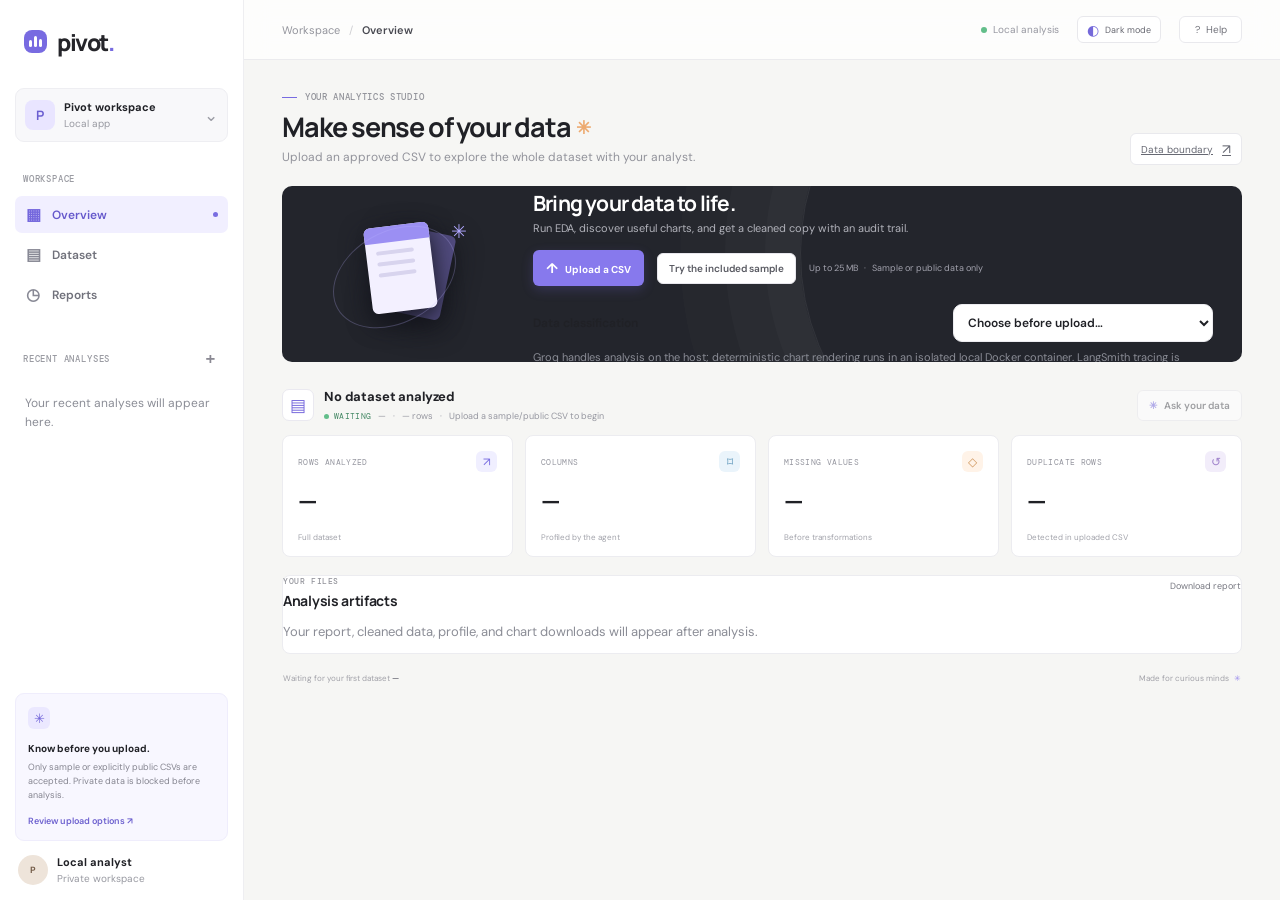
==== Design a polished CSV analytics frontend for a Python data analyst agent/index.html @ 4d7f920e "initial commmit" ====
<!doctype html>
<html lang="en">
<head>
  <meta charset="UTF-8" />
  <meta name="viewport" content="width=device-width, initial-scale=1.0" />
  <meta name="theme-color" content="#f5f5f2" />
  <meta name="description" content="A thoughtful workspace for exploring CSVs with an AI data analyst." />
  <title>Pivot — your data, understood</title>
  <link rel="icon" type="image/png" href="pivot-mark-cropped.png" />
  <link rel="preconnect" href="https://fonts.googleapis.com">
  <link rel="preconnect" href="https://fonts.gstatic.com" crossorigin>
  <link href="https://fonts.googleapis.com/css2?family=DM+Mono:wght@400;500&family=DM+Sans:wght@400;500;600;700&family=Manrope:wght@400;500;600;700;800&display=swap" rel="stylesheet">
  <link rel="stylesheet" href="styles.css" />
  <link rel="stylesheet" href="integration.css" />
</head>
<body>
  <div class="app-shell">
    <aside class="sidebar">
      <a class="brand" href="#" aria-label="Pivot home"><span class="brand-mark"><i></i><i></i><i></i></span><span>pivot<span class="brand-period">.</span></span></a>
      <button class="workspace-switch"><span class="workspace-avatar">P</span><span class="workspace-copy"><b>Pivot workspace</b><small>Local app</small></span><span class="chevron">⌄</span></button>
      <div class="side-label">WORKSPACE</div>
      <nav class="nav-list" aria-label="Main navigation">
        <a class="nav-item active" href="#overview"><span class="nav-icon">▦</span> Overview <span class="nav-dot"></span></a>
        <a class="nav-item" href="#datasets"><span class="nav-icon">▤</span> Dataset</a>
        <a class="nav-item" href="#reports"><span class="nav-icon">◷</span> Reports</a>
      </nav>
      <div class="side-label recent-label">RECENT ANALYSES <button class="tiny-plus" title="New analysis">+</button></div>
      <div class="recent-list">
        <p class="empty-recents">Your recent analyses will appear here.</p>
      </div>
      <div class="sidebar-bottom"><div class="tip-card" id="privacy"><div class="tip-icon">✳</div><b>Know before you upload.</b><p>Only sample or explicitly public CSVs are accepted. Private data is blocked before analysis.</p><a href="#upload-zone">Review upload options <span>↗</span></a></div><button class="profile"><span class="profile-avatar">P</span><span><b>Local analyst</b><small>Private workspace</small></span></button></div>
    </aside>

    <main class="main-area" id="overview">
      <header class="topbar"><div class="breadcrumb"><span>Workspace</span><span class="slash">/</span><b>Overview</b></div><div class="top-actions"><span class="saved-status"><i></i> Local analysis</span><button class="theme-toggle" id="theme-toggle" type="button"></button><button class="help-button">? <span>Help</span></button></div></header>
      <div class="content">
        <section class="page-heading"><div><div class="eyebrow"><span class="eyebrow-line"></span> YOUR ANALYTICS STUDIO</div><h1>Make sense of your data <span class="wave">✳</span></h1><p class="subtitle">Upload an approved CSV to explore the whole dataset with your analyst.</p></div><a class="date-button" href="#privacy">Data boundary <span>↗</span></a></section>

        <section class="upload-banner" id="upload-zone" aria-label="Upload a CSV file"><div class="upload-art"><div class="art-sheet sheet-back"></div><div class="art-sheet sheet-front"><span class="sheet-top"></span><span></span><span></span><span></span></div><div class="art-sparkle">✳</div><div class="art-orbit"></div></div><div class="upload-copy"><div class="upload-kicker"><span class="live-dot"></span> READY FOR YOUR NEXT QUESTION</div><h2>Bring your data to life.</h2><p>Run EDA, discover useful charts, and get a cleaned copy with an audit trail.</p><div class="upload-controls"><button class="primary-button" id="browse-btn"><span>↑</span> Upload a CSV</button><button class="secondary-button" id="sample-btn" type="button">Try the included sample</button><span class="upload-meta">Up to 25 MB <span>·</span> Sample or public data only</span></div><label class="classification-confirm"><span>Data classification</span><select id="data-classification"><option value="" selected>Choose before upload…</option><option value="sample">Sample or synthetic data</option><option value="public">Explicitly public data</option><option value="private">Private / confidential (blocked)</option></select><small>Groq handles analysis on the host; deterministic chart rendering runs in an isolated local Docker container. LangSmith tracing is optional.</small></label></div><input id="file-input" type="file" accept=".csv,text/csv" hidden /></section>

        <section class="analysis-progress" id="analysis-progress" aria-live="polite" hidden></section>
        <section class="dataset-heading" id="datasets"><div class="dataset-title"><span class="dataset-glyph">▤</span><div><h2 id="dataset-name">No dataset analyzed</h2><div class="dataset-meta"><span class="status-pill"><i></i> WAITING</span><span>—</span><span>·</span><span id="row-count">— rows</span><span>·</span><span id="dataset-updated">Upload a sample/public CSV to begin</span></div></div></div><div class="dataset-actions"><button class="secondary-button" id="ask-btn" disabled><span>✳</span> Ask your data</button></div></section>

        <section class="metrics-grid" aria-label="Key metrics">
          <article class="metric-card"><div class="metric-top"><span class="metric-label">ROWS ANALYZED</span><span class="metric-symbol revenue">↗</span></div><div class="metric-value" id="metric-rows">—</div><div class="metric-foot">Full dataset</div></article>
          <article class="metric-card"><div class="metric-top"><span class="metric-label">COLUMNS</span><span class="metric-symbol orders">⌑</span></div><div class="metric-value" id="metric-columns">—</div><div class="metric-foot">Profiled by the agent</div></article>
          <article class="metric-card"><div class="metric-top"><span class="metric-label">MISSING VALUES</span><span class="metric-symbol aov">◇</span></div><div class="metric-value" id="metric-missing">—</div><div class="metric-foot">Before transformations</div></article>
          <article class="metric-card"><div class="metric-top"><span class="metric-label">DUPLICATE ROWS</span><span class="metric-symbol customers">↺</span></div><div class="metric-value" id="metric-duplicates">—</div><div class="metric-foot">Detected in uploaded CSV</div></article>
        </section>

        <section class="panel plotly-dashboard-panel" id="plotly-dashboard-panel" hidden><div class="plotly-panel-heading"><div><div class="panel-kicker">FULL DATASET · INTERACTIVE</div><h3>Analysis dashboard</h3></div><span class="connected-pill"><i></i> Dashboard ready</span></div><iframe id="plotly-frame" title="Interactive dataset analysis dashboard"></iframe></section>
        <section class="panel artifact-panel" id="artifact-downloads"><div class="panel-heading"><div><div class="panel-kicker">YOUR FILES</div><h3>Analysis artifacts</h3></div><button class="text-action" id="download-report">Download report</button></div><p id="artifact-empty">Your report, cleaned data, profile, and chart downloads will appear after analysis.</p><div class="artifact-links" id="artifact-links"></div></section>



        <footer class="page-footer"><span>Waiting for your first dataset <b>—</b></span><span>Made for curious minds <span class="footer-spark">✳</span></span></footer>
      </div>
    </main>
  </div>
  <div class="toast" id="toast" role="status" aria-live="polite"></div>
  <div class="modal-backdrop" id="chat-modal" aria-hidden="true"><section class="chat-modal" role="dialog" aria-modal="true" aria-labelledby="chat-title"><div class="chat-header"><div><span class="chat-spark">✳</span><div><div class="panel-kicker">YOUR DATA ANALYST</div><h2 id="chat-title">Ask anything.</h2></div></div><button class="close-modal" id="close-chat" aria-label="Close">×</button></div><div class="chat-body" id="chat-body"><div class="assistant-message"><span class="mini-spark">✳</span><div><b>Ask questions grounded in your analysis.</b><p>Upload a sample or explicitly public CSV first. The agent can refer to the full dataset profile and generated artifacts.</p></div></div><div class="suggestions"><button data-question="Summarize the most important patterns in this dataset.">Summarize the key patterns</button><button data-question="Which columns have the most missing values, and what did you do about them?">Explain data quality</button><button data-question="What charts would help me understand this dataset?">Suggest useful charts</button></div></div><form class="chat-input-row" id="chat-form"><input id="chat-input" placeholder="Ask a question about your data..." autocomplete="off"/><button aria-label="Send question">↑</button></form><div class="chat-disclaimer">AI responses can be wrong; compare important claims with the downloadable profile and report.</div></section></div>
  <script src="app.js"></script>
  <script src="config.js"></script>
  <script src="workflow.js"></script>
</body>
</html>
---- Design a polished CSV analytics frontend for a Python data analyst agent/styles.css ----
@import url('https://fonts.googleapis.com/css2?family=DM+Mono:wght@400;500&family=DM+Sans:wght@400;500;600;700&family=Manrope:wght@400;500;600;700;800&display=swap');
:root{--ink:#202126;--muted:#8b8d96;--line:#ececf0;--canvas:#f6f6f4;--paper:#fff;--purple:#796de1;--purple-dark:#675bd0;--mint:#d9f2e5;--green:#198655;--mono:'DM Mono',monospace;--sans:'DM Sans',sans-serif;--display:'Manrope',sans-serif}*{box-sizing:border-box}html{scroll-behavior:smooth}body{margin:0;background:var(--canvas);font-family:var(--sans);color:var(--ink);font-size:13px;-webkit-font-smoothing:antialiased}button,a{font:inherit}button{color:inherit}.app-shell{min-height:100vh;display:flex}.sidebar{width:244px;background:#fff;border-right:1px solid #eeeef1;display:flex;flex-direction:column;padding:23px 15px 13px;position:fixed;inset:0 auto 0 0;z-index:10}.brand{height:37px;display:flex;align-items:center;gap:10px;text-decoration:none;color:#25252a;font-family:var(--display);font-weight:800;font-size:23px;letter-spacing:-1.5px;padding-left:9px}.brand-period{color:#776be0}.brand-mark{height:23px;width:23px;background:#786be1;border-radius:8px;display:flex;align-items:flex-end;justify-content:center;gap:2px;padding:6px 5px}.brand-mark i{width:3px;border-radius:3px;background:#fff;height:7px}.brand-mark i:nth-child(2){height:11px}.brand-mark i:nth-child(3){height:8px}.workspace-switch{margin-top:28px;height:54px;background:#f8f8fa;border:1px solid #eeeef2;border-radius:9px;display:flex;align-items:center;padding:7px 9px;text-align:left;gap:9px}.workspace-avatar{width:30px;height:30px;border-radius:8px;background:#e9e5ff;color:#6b5ed1;display:grid;place-items:center;font-weight:700;font-family:var(--display)}.workspace-copy,.profile>span:nth-child(2){display:flex;flex-direction:column;gap:3px;flex:1}.workspace-copy b,.profile b{font-size:11px;font-weight:700}.workspace-copy small,.profile small{font-size:10px;color:#9899a1}.chevron{color:#9c9da5;font-size:17px}.side-label{font-family:var(--mono);letter-spacing:.09em;color:#9a9ba2;font-size:9px;font-weight:500;margin:31px 8px 11px}.nav-list{display:flex;flex-direction:column;gap:3px}.nav-item{height:37px;display:flex;align-items:center;gap:11px;padding:0 10px;border-radius:7px;text-decoration:none;color:#70717b;font-size:12px;font-weight:600;position:relative}.nav-item.active{background:#f1efff;color:#6659cc}.nav-icon{width:16px;text-align:center;font-size:16px;color:#888995}.nav-item.active .nav-icon{color:#7467dd}.nav-dot{margin-left:auto;width:5px;height:5px;background:#796de1;border-radius:99px}.nav-count{margin-left:auto;color:#a5a5ad;background:#f0f0f3;border-radius:9px;padding:2px 6px;font-family:var(--mono);font-size:9px}.recent-label{margin-top:34px;display:flex;justify-content:space-between;align-items:center}.tiny-plus{background:none;border:0;color:#8a8993;font-size:18px;padding:0 4px;cursor:pointer}.recent-list{display:flex;flex-direction:column;gap:3px}.recent-item{border:0;background:transparent;text-align:left;padding:8px 7px;border-radius:7px;display:flex;align-items:center;gap:9px;cursor:pointer;min-width:0}.recent-item.selected{background:#f7f7f8}.file-icon{width:26px;height:29px;border-radius:6px;display:grid;place-items:center;font-size:13px;background:#ebf6ee;color:#44a66a}.file-icon.xls{background:#fff2e6;color:#d28d40}.recent-item>span:nth-child(2){display:flex;flex:1;flex-direction:column;gap:4px;min-width:0}.recent-item b{font-size:10px;font-weight:600;white-space:nowrap;overflow:hidden;text-overflow:ellipsis}.recent-item small{font-size:9px;color:#9a9ba2;white-space:nowrap;overflow:hidden;text-overflow:ellipsis}.more{color:#999}.sidebar-bottom{margin-top:auto}.tip-card{padding:13px 12px 12px;border-radius:9px;background:#f8f7ff;border:1px solid #efedfc}.tip-icon{width:22px;height:22px;display:grid;place-items:center;background:#ebe8ff;color:#7164d9;border-radius:6px;margin-bottom:10px;font-size:13px}.tip-card>b{font-size:10px}.tip-card p{font-size:9px;color:#858590;line-height:1.55;margin:5px 0 8px}.tip-card a{font-size:9px;color:#6d61cf;text-decoration:none;font-weight:600}.profile{width:100%;padding:14px 3px 2px;background:none;border:0;display:flex;align-items:center;gap:9px;text-align:left}.profile-avatar{background:#eee4da;color:#755d49;width:30px;height:30px;border-radius:50%;display:grid;place-items:center;font-size:9px;font-weight:700}.profile-menu{font-size:18px;color:#999}.main-area{margin-left:244px;flex:1;min-width:0}.topbar{height:60px;border-bottom:1px solid #ebebee;background:rgba(255,255,255,.74);display:flex;align-items:center;justify-content:space-between;padding:0 38px;position:sticky;top:0;z-index:5;backdrop-filter:blur(12px)}.breadcrumb{display:flex;align-items:center;gap:9px;font-size:11px;color:#93949c}.breadcrumb b{color:#484951;font-weight:600}.slash{color:#ceced2}.top-actions{display:flex;align-items:center;gap:18px}.saved-status{font-size:10px;color:#9697a0;display:flex;align-items:center;gap:6px}.saved-status i,.status-pill i{width:6px;height:6px;border-radius:50%;background:#62be8a;display:inline-block}.icon-button{background:transparent;border:0;color:#797a83;font-size:18px;position:relative;cursor:pointer}.notification-dot{position:absolute;right:1px;top:2px;width:5px;height:5px;background:#e29d6f;border-radius:50%;border:1px solid white}.help-button{border:1px solid #e9e9ed;background:#fff;border-radius:6px;width:63px;height:27px;color:#73747c;font-size:10px;display:flex;align-items:center;justify-content:center;gap:6px}.help-button:first-letter{border:1px solid #c6c7cc;border-radius:50%;width:12px;height:12px;line-height:11px}.content{max-width:1370px;margin:0 auto;padding:31px 38px 22px}.page-heading{display:flex;justify-content:space-between;align-items:flex-end;margin-bottom:21px}.eyebrow,.panel-kicker,.upload-kicker{font-family:var(--mono);font-size:9px;letter-spacing:.075em;color:#93949b;font-weight:500}.eyebrow{display:flex;align-items:center;gap:8px;margin-bottom:8px}.eyebrow-line{width:15px;height:1px;background:#776be1}.page-heading h1{font-family:var(--display);font-size:27px;letter-spacing:-1.2px;margin:0;font-weight:700;line-height:1.2}.wave{font-size:18px;color:#edaa70;vertical-align:3px;margin-left:2px}.subtitle{font-size:12px;color:#92939b;margin:6px 0 0}.date-button{height:32px;padding:0 10px;border:1px solid #e9e9ed;background:#fff;border-radius:6px;color:#666872;font-size:10px;display:flex;gap:9px;align-items:center;cursor:pointer}.date-button>span:first-child{font-size:14px}.date-button .chevron{font-size:14px}.upload-banner{height:176px;border-radius:10px;background:#23252c;position:relative;overflow:hidden;display:flex;align-items:center;padding:24px 29px;color:#fff;isolation:isolate}.upload-banner:after{content:"";position:absolute;z-index:-1;right:-40px;top:-174px;width:480px;height:480px;border:1px solid rgba(255,255,255,.07);border-radius:50%;box-shadow:0 0 0 35px rgba(255,255,255,.018),0 0 0 75px rgba(255,255,255,.018),0 0 0 120px rgba(255,255,255,.012)}.upload-copy{z-index:1}.upload-kicker{color:#aaa8c4;font-size:8px;display:flex;align-items:center;gap:7px}.live-dot{width:6px;height:6px;background:#8bcda8;border-radius:50%;box-shadow:0 0 10px #8bcda8}.upload-copy h2{font-family:var(--display);font-size:21px;letter-spacing:-.8px;margin:9px 0 4px}.upload-copy p{font-size:11px;color:#b1b2ba;margin:0}.upload-controls{display:flex;align-items:center;gap:13px;margin-top:15px}.primary-button{border:0;background:#8779ed;color:white;font-size:10px;font-weight:700;border-radius:6px;padding:9px 13px;cursor:pointer;box-shadow:0 4px 12px rgba(120,106,224,.22);transition:transform .15s,background .15s}.primary-button:hover{background:#978bf4;transform:translateY(-1px)}.primary-button span{font-size:14px;margin-right:5px}.upload-meta{font-size:9px;color:#a2a2ad}.upload-meta span{padding:0 4px}.upload-art{width:175px;height:142px;position:relative;flex:none;margin:0 38px 0 9px}.art-orbit{width:131px;height:92px;border:1px solid rgba(188,181,255,.25);border-radius:50%;position:absolute;left:9px;top:28px;transform:rotate(-29deg)}.art-sheet{position:absolute;border-radius:6px;width:65px;height:86px;top:22px;left:48px}.sheet-back{background:#514b7e;transform:rotate(12deg) translate(16px,1px);box-shadow:0 8px 28px #121319}.sheet-front{background:#f3f0ff;transform:rotate(-7deg);padding:24px 10px 0;display:flex;flex-direction:column;gap:7px;box-shadow:0 8px 24px #161720}.sheet-front span{height:4px;border-radius:5px;background:#d8d4ee;width:38px}.sheet-front .sheet-top{position:absolute;top:0;left:0;width:100%;height:16px;border-radius:6px 6px 0 0;background:#9b8ff3}.art-sparkle{position:absolute;top:16px;left:131px;color:#b0a7ff;font-size:19px}.dataset-heading{display:flex;align-items:center;justify-content:space-between;margin:26px 0 13px}.dataset-title{display:flex;align-items:center;gap:10px}.dataset-glyph{width:32px;height:32px;border:1px solid #eae9f0;border-radius:7px;background:#fff;display:grid;place-items:center;color:#7466dc;font-size:17px}.dataset-title h2{font-size:13px;margin:0 0 5px;font-weight:700;letter-spacing:-.15px}.dataset-meta{display:flex;gap:7px;align-items:center;font-size:9px;color:#9697a0}.status-pill{color:#458965;font-family:var(--mono);font-size:8px;letter-spacing:.04em;display:flex;align-items:center;gap:5px}.status-pill i{width:5px;height:5px}.dataset-actions{display:flex;gap:8px;align-items:center}.secondary-button{height:31px;border:1px solid #e7e6ec;background:#fff;color:#585961;border-radius:6px;padding:0 11px;font-size:10px;font-weight:600;cursor:pointer}.secondary-button span{color:#7a6fe0;margin-right:5px}.secondary-button:hover{border-color:#bcb5f4;background:#faf9ff}.more-button,.panel-menu{height:29px;min-width:31px;background:#fff;border:1px solid #e9e9ed;color:#85858e;border-radius:6px;font-size:17px;cursor:pointer}.metrics-grid{display:grid;grid-template-columns:repeat(4,minmax(0,1fr));gap:12px}.metric-card,.panel{background:var(--paper);border:1px solid #ececf0;border-radius:8px}.metric-card{padding:15px 15px 13px;min-width:0}.metric-top{display:flex;justify-content:space-between;align-items:center}.metric-label{font-family:var(--mono);font-size:8px;letter-spacing:.045em;color:#9697a0}.metric-symbol{width:21px;height:21px;border-radius:6px;display:grid;place-items:center;font-size:12px}.metric-symbol.revenue{background:#f0efff;color:#786ce1}.metric-symbol.orders{background:#eaf4fb;color:#5792b6}.metric-symbol.aov{background:#fff3e8;color:#cf965c}.metric-symbol.customers{background:#f2edfa;color:#a184cc}.metric-value{font-family:var(--display);font-size:25px;font-weight:700;letter-spacing:-1px;margin-top:11px;white-space:nowrap}.metric-decimal{color:#888a94;font-size:17px;letter-spacing:-.6px}.metric-foot{height:25px;display:flex;align-items:flex-end;gap:6px;color:#a1a2aa;font-size:8px;white-space:nowrap;position:relative;padding-bottom:1px}.change{font-family:var(--mono);font-size:9px;font-weight:500;white-space:nowrap}.change.positive{color:#31936b}.sparkline{width:65px;height:25px;margin-left:auto;overflow:visible}.sparkline path{fill:none;stroke:#7d71e3;stroke-width:1.8;stroke-linecap:round}.sparkline-blue path{stroke:#6ba5c9}.sparkline-orange path{stroke:#d8a26b}.sparkline-violet path{stroke:#a286cc}.dashboard-grid{display:grid;grid-template-columns:minmax(0,1.57fr) minmax(300px,1fr);gap:12px;margin-top:13px}.panel{min-width:0}.revenue-panel{padding:18px 18px 13px}.panel-heading{display:flex;justify-content:space-between;align-items:flex-start}.panel-kicker{font-size:8px}.panel-heading h3{font-family:var(--display);font-size:14px;letter-spacing:-.3px;margin:5px 0 0;font-weight:700}.chart-tools{display:flex;align-items:center;gap:7px}.segmented{display:flex;gap:2px;background:#f5f5f7;padding:3px;border-radius:5px}.segmented button{border:0;background:none;color:#898a93;border-radius:4px;padding:4px 7px;font-family:var(--mono);font-size:8px;cursor:pointer}.segmented button.active{background:#fff;color:#4c4b55;box-shadow:0 1px 3px #e5e5e9}.panel-menu{height:25px;min-width:25px;font-size:14px}.chart-summary{display:flex;align-items:center;gap:8px;margin-top:14px}.chart-summary strong{font-family:var(--display);font-size:18px;letter-spacing:-.6px}.chart-period{font-size:9px;color:#a0a1a8}.chart-wrap{display:flex;height:180px;margin-top:10px}.y-axis{width:34px;display:flex;flex-direction:column;justify-content:space-between;padding:1px 0 20px;color:#a0a1a8;font-family:var(--mono);font-size:8px}.chart-main{position:relative;flex:1;min-width:0}.chart-gridlines{position:absolute;inset:0 0 20px;display:flex;flex-direction:column;justify-content:space-between}.chart-gridlines i{height:1px;background:#f0f0f2}.revenue-chart{width:100%;height:calc(100% - 20px);position:absolute;inset:0 0 20px;overflow:visible}.chart-area{fill:url(#areaFill)}.chart-line{fill:none;stroke:#796de1;stroke-width:2.2;vector-effect:non-scaling-stroke;stroke-linecap:round}.chart-point{fill:white;stroke:#796de1;stroke-width:2.2;vector-effect:non-scaling-stroke}.x-axis{position:absolute;left:0;right:0;bottom:0;display:flex;justify-content:space-between;color:#a0a1a8;font-family:var(--mono);font-size:8px}.chart-legend{border-top:1px solid #f0f0f2;margin-top:5px;padding-top:11px;display:flex;align-items:center;gap:15px;color:#878891;font-size:8px}.chart-legend>span{display:flex;align-items:center;gap:5px}.legend-dot{width:6px;height:6px;border-radius:50%;display:inline-block}.legend-dot.current{background:#796de1}.legend-dot.previous{background:#c9c9d1}.chart-legend button{margin-left:auto;border:0;background:none;color:#7165d4;font-size:9px;font-weight:600;cursor:pointer}.chart-legend button span{font-size:12px;margin-left:4px}.insight-panel{padding:18px 17px 12px;display:flex;flex-direction:column}.insight-kicker{color:#8276d6;display:flex;align-items:center;gap:5px}.insight-kicker span{font-size:12px}.insight-list{padding-top:17px;flex:1}.insight-item{display:grid;grid-template-columns:24px 1fr;gap:8px;padding-bottom:14px}.insight-item+.insight-item{border-top:1px solid #f0f0f3;padding-top:14px}.insight-number{font-family:var(--mono);font-size:9px;color:#afafb7;padding-top:2px}.insight-item h4{font-family:var(--display);font-size:10px;margin:0 0 5px;letter-spacing:-.1px}.insight-item p{font-size:9px;line-height:1.55;color:#84858d;margin:0}.insight-item p b{color:#52535b;font-weight:600}.insight-link{border:0;background:none;padding:7px 0 0;color:#7266d3;font-size:9px;font-weight:600;cursor:pointer}.insight-link span{font-size:11px;margin-left:2px}.insight-footer{border-top:1px solid #f0f0f3;padding-top:10px;display:flex;align-items:center;gap:6px;color:#8d8e96;font-size:8px}.analyst-avatar,.mini-spark{width:20px;height:20px;border-radius:6px;background:#f0edff;color:#776add;display:grid;place-items:center}.insight-footer b{font-weight:500;color:#aaaab1}.insight-footer button{margin-left:auto;border:0;background:none;color:#6e62cf;font-size:8px;cursor:pointer}.insight-footer button span{font-size:12px}.bottom-grid{display:grid;grid-template-columns:minmax(280px,.9fr) minmax(0,1.6fr);gap:12px;margin-top:12px}.category-panel,.table-panel{padding:17px 18px 13px}.text-action{border:0;background:none;color:#777881;font-size:9px;cursor:pointer;padding:4px 0}.category-content{display:flex;align-items:center;gap:26px;padding:12px 5px 0}.donut-wrap{position:relative;width:122px;height:122px;flex:none}.donut{width:100%;height:100%;transform:rotate(-90deg)}.donut circle{fill:none;stroke-width:11}.donut-track{stroke:#f0f0f3}.donut-segment{stroke-dasharray:0 345.6;stroke-linecap:butt;transition:stroke-dasharray .5s}.seg-one{stroke:#796de1;stroke-dasharray:145 345.6}.seg-two{stroke:#9b90ed;stroke-dasharray:96.8 345.6;stroke-dashoffset:-148}.seg-three{stroke:#c5baf6;stroke-dasharray:62.2 345.6;stroke-dashoffset:-247}.seg-four{stroke:#e3dffc;stroke-dasharray:41.5 345.6;stroke-dashoffset:-312}.donut-center{position:absolute;inset:0;display:flex;flex-direction:column;align-items:center;justify-content:center}.donut-center strong{font-family:var(--display);font-size:16px;letter-spacing:-.5px}.donut-center span{font-family:var(--mono);font-size:7px;color:#999aa1;margin-top:2px}.category-legend{display:flex;flex-direction:column;gap:11px;flex:1;min-width:110px}.category-legend>div{display:flex;align-items:center;gap:7px;font-size:9px;color:#7e7f88;white-space:nowrap}.category-legend b{margin-left:auto;color:#44454d;font-family:var(--mono);font-size:9px}.cat-dot{width:7px;height:7px;border-radius:2px;flex:none}.cat-a{background:#796de1}.cat-b{background:#9b90ed}.cat-c{background:#c5baf6}.cat-d{background:#e3dffc}.product-table{margin-top:12px}.table-row{display:grid;grid-template-columns:minmax(130px,1.8fr) minmax(65px,.8fr) minmax(70px,.8fr) 45px;align-items:center;gap:8px;padding:9px 2px;border-bottom:1px solid #f1f1f3;font-size:9px;color:#878891}.table-row:last-child{border-bottom:0}.table-head{font-family:var(--mono);font-size:7px;letter-spacing:.04em;color:#a0a1a8;padding:0 2px 8px}.table-row:not(.table-head)>b{font-size:9px;color:#43444b;font-weight:600}.product-name{display:flex;align-items:center;gap:7px;color:#55565e;white-space:nowrap}.product-swatch{width:23px;height:23px;border-radius:5px;display:inline-block;flex:none}.swatch-1{background:linear-gradient(145deg,#e8d9c4,#c9b59b)}.swatch-2{background:linear-gradient(145deg,#d8e4dd,#94ac9e)}.swatch-3{background:linear-gradient(145deg,#d6d5e8,#918ea9)}.swatch-4{background:linear-gradient(145deg,#e9dce5,#c19fb3)}.table-trend{font-family:var(--mono);font-size:8px;color:#34936b;white-space:nowrap}.page-footer{display:flex;justify-content:space-between;align-items:center;padding:19px 1px 0;font-size:8px;color:#a1a1a8}.page-footer b{color:#73747d;font-weight:600}.footer-spark{color:#9b8eed;margin-left:3px}.toast{position:fixed;bottom:22px;left:50%;transform:translate(-50%,20px);background:#272831;color:#fff;border:1px solid #40414b;border-radius:8px;padding:11px 16px;font-size:11px;opacity:0;pointer-events:none;transition:.25s;z-index:40;box-shadow:0 8px 30px #16161c30}.toast.visible{opacity:1;transform:translate(-50%,0)}.modal-backdrop{position:fixed;inset:0;background:#17171c70;backdrop-filter:blur(3px);z-index:30;display:none;align-items:center;justify-content:center;padding:18px}.modal-backdrop.open{display:flex}.chat-modal{width:min(510px,100%);background:white;border:1px solid #eee;border-radius:13px;box-shadow:0 25px 90px #18182240;overflow:hidden;animation:modal-in .2s ease-out}@keyframes modal-in{from{opacity:0;transform:translateY(9px) scale(.99)}to{opacity:1;transform:translateY(0) scale(1)}}.chat-header{padding:18px 20px 15px;border-bottom:1px solid #eeeef2;display:flex;justify-content:space-between}.chat-header>div{display:flex;align-items:center;gap:10px}.chat-spark{width:32px;height:32px;background:#f0edff;border-radius:9px;display:grid;place-items:center;color:#776add;font-size:19px}.chat-header h2{font-family:var(--display);font-size:17px;margin:3px 0 0}.close-modal{background:none;border:0;font-size:23px;color:#888;cursor:pointer}.chat-body{padding:17px 20px 10px;min-height:215px;max-height:370px;overflow:auto}.assistant-message,.user-message{display:flex;gap:9px;align-items:flex-start;font-size:11px;line-height:1.55}.assistant-message p{margin:4px 0 0;color:#7c7d86}.assistant-message b{font-weight:600}.mini-spark{width:21px;height:21px;flex:none}.suggestions{margin:17px 0 0 30px;display:flex;flex-wrap:wrap;gap:6px}.suggestions button{background:#faf9ff;border:1px solid #e9e6fc;border-radius:15px;padding:7px 9px;color:#6d61c9;font-size:9px;cursor:pointer}.suggestions button:hover{background:#f1efff}.user-message{justify-content:flex-end;margin-top:12px}.user-message span{background:#f0edff;padding:8px 11px;border-radius:10px;max-width:80%}.reply-message{margin:11px 0 0 30px;background:#f7f7f9;border-radius:8px;padding:10px 12px;color:#55565f;font-size:10px;line-height:1.65}.chat-input-row{margin:0 20px 10px;border:1px solid #e6e5eb;border-radius:8px;height:41px;display:flex;padding:4px;box-shadow:0 2px 7px #19192508}.chat-input-row input{flex:1;border:0;outline:0;padding:0 8px;font:inherit;font-size:10px;min-width:0}.chat-input-row button{width:31px;border:0;background:#796de1;color:white;border-radius:6px;font-size:17px;cursor:pointer}.chat-disclaimer{text-align:center;color:#a1a1a8;font-size:8px;padding:1px 0 13px}.user-message span{color:#4e4d5b}
@media(min-width:1500px){.content{padding-top:39px}.upload-banner{height:190px}.metric-card{padding:18px}.dashboard-grid{grid-template-columns:minmax(0,1.65fr) minmax(350px,1fr)}}
@media(max-width:1180px){.sidebar{width:215px}.main-area{margin-left:215px}.content{padding-left:27px;padding-right:27px}.topbar{padding:0 27px}.metric-card{padding:13px 11px}.metric-value{font-size:21px}.sparkline{width:45px}.dashboard-grid{grid-template-columns:minmax(0,1.3fr) minmax(280px,1fr)}.category-content{gap:14px}.donut-wrap{width:106px;height:106px}}
@media(max-width:900px){.sidebar{width:64px;padding:20px 9px 12px;align-items:center}.brand{padding:0}.brand>span:last-child,.workspace-switch,.side-label,.nav-item:not(.active)::after,.nav-item:not(.active),.recent-list,.sidebar-bottom{display:none}.nav-list{margin-top:30px}.nav-item.active{width:42px;height:42px;padding:0;justify-content:center;font-size:0}.nav-icon{font-size:18px}.nav-dot{position:absolute;right:3px;top:6px}.main-area{margin-left:64px}.content{padding:26px 23px}.topbar{padding:0 23px}.dashboard-grid{grid-template-columns:1fr}.insight-panel{min-height:250px}.bottom-grid{grid-template-columns:1fr}.category-content{justify-content:flex-start;gap:28px}.donut-wrap{width:120px;height:120px}.table-panel{min-height:210px}}
@media(max-width:600px){.topbar{height:52px;padding:0 15px}.top-actions{gap:10px}.saved-status{display:none}.content{padding:21px 14px}.page-heading{align-items:flex-start;gap:10px}.page-heading h1{font-size:22px}.subtitle{font-size:10px}.date-button{font-size:0;width:34px;justify-content:center;gap:0;flex:none}.date-button .chevron{display:none}.upload-banner{height:auto;min-height:164px;padding:20px 17px}.upload-art{width:90px;height:120px;margin:0 13px 0 -10px;transform:scale(.77);transform-origin:center}.upload-banner:after{right:-170px}.upload-copy h2{font-size:18px}.upload-copy p{font-size:10px;max-width:250px;line-height:1.5}.upload-controls{flex-direction:column;align-items:flex-start;gap:7px;margin-top:11px}.upload-meta{font-size:8px}.dataset-heading{align-items:flex-start}.dataset-meta{flex-wrap:wrap;font-size:8px;gap:5px}.dataset-actions{gap:5px}.secondary-button{font-size:0;padding:0 8px;width:32px}.secondary-button span{font-size:14px;margin:0}.metrics-grid{grid-template-columns:repeat(2,minmax(0,1fr));gap:8px}.metric-card{padding:12px 10px}.metric-value{font-size:22px}.metric-foot{font-size:7px;gap:4px}.sparkline{width:38px}.dashboard-grid,.bottom-grid{gap:9px;margin-top:9px}.revenue-panel,.insight-panel,.category-panel,.table-panel{padding:14px 12px}.chart-wrap{height:158px}.chart-period{font-size:8px}.category-content{gap:19px}.donut-wrap{width:108px;height:108px}.category-legend>div{font-size:8px}.table-row{grid-template-columns:minmax(100px,1.6fr) 60px 65px 38px;gap:4px;font-size:8px}.table-head{font-size:6px}.product-name{gap:5px}.product-swatch{width:19px;height:19px}.page-footer{font-size:7px}.help-button{width:28px;font-size:0}.help-button:first-letter{font-size:10px}.breadcrumb{font-size:10px}.upload-art{flex-shrink:0}.dataset-title{gap:7px}.dataset-glyph{width:28px;height:28px}.metric-label{font-size:7px}.chart-legend{gap:9px}.insight-panel{min-height:240px}}
@media(max-width:390px){.upload-art{display:none}.upload-copy{padding-left:1px}.upload-banner{min-height:150px}.dataset-meta span:nth-last-child(-n+2){display:none}.dataset-title h2{font-size:12px}.metric-value{font-size:20px}.sparkline{width:31px}.metric-foot{font-size:6px}.category-content{gap:12px}.donut-wrap{width:96px;height:96px}}

.upload-banner.dragging{outline:2px dashed #b4abff;outline-offset:3px;background:#292a36}.upload-banner.dragging .primary-button{background:#a095ff}

.brand-mark-image{width:27px;height:27px;object-fit:contain;display:block;flex:none;border-radius:7px}

[hidden]{display:none!important}.theme-toggle{display:flex;align-items:center;gap:6px;height:27px;padding:0 9px;border:1px solid #e8e8ec;background:#fff;border-radius:6px;color:#676871;font-size:9px;cursor:pointer;white-space:nowrap;transition:background .18s,border-color .18s}.theme-toggle:hover{background:#faf9ff;border-color:#d9d5f8}.theme-icon{font-size:14px;color:#7569da;line-height:1}.analysis-progress{margin:0 0 17px;padding:17px 18px 13px;border-radius:9px;background:#fff;border:1px solid #e9e8f0;box-shadow:0 4px 15px #201f2a05}.progress-heading{display:flex;align-items:flex-start;justify-content:space-between;gap:15px}.progress-heading h3,.plotly-panel-heading h3{font-family:var(--display);font-size:14px;letter-spacing:-.3px;margin:5px 0 3px}.progress-heading p{font-size:9px;color:#9899a1;margin:0}.progress-percent{font-family:var(--mono);font-size:13px;color:#7468da;font-weight:500}.progress-track{height:5px;background:#f0eff5;border-radius:6px;overflow:hidden;margin:14px 0 11px}.progress-track>span{display:block;height:100%;width:0;background:linear-gradient(90deg,#796de1,#a69af5);border-radius:6px;transition:width .35s ease}.progress-steps{display:grid;grid-template-columns:repeat(4,minmax(0,1fr));gap:8px}.progress-step{display:flex;gap:7px;align-items:center;color:#a0a1a8;font-size:9px;min-width:0}.step-marker{width:19px;height:19px;border:1px solid #e8e8ed;border-radius:50%;display:grid;place-items:center;font-family:var(--mono);font-size:7px;flex:none;color:#a2a3aa}.progress-step.current{color:#685dcc;font-weight:600}.progress-step.current .step-marker{border-color:#a69cf1;background:#f1efff;color:#6e61d0}.progress-step.done{color:#38916a}.progress-step.done .step-marker{background:#e8f6ef;border-color:#d6eddf;color:#319164}.progress-step.failed{color:#c25656}.progress-step.failed .step-marker{border-color:#e7b9b9;color:#bd5555}.progress-note{margin-top:10px;color:#82838c;font-size:9px}.progress-error{border-color:#efd5d5}.progress-error .progress-track>span{background:#d66a6a}.plotly-dashboard-panel{background:#fff;border:1px solid #ececf0;border-radius:9px;overflow:hidden;margin:0 0 13px}.plotly-panel-heading{display:flex;align-items:center;justify-content:space-between;padding:15px 17px;border-bottom:1px solid #eeeeF1}.plotly-panel-heading h3{margin-bottom:0}.connected-pill{display:flex;align-items:center;gap:6px;font-family:var(--mono);font-size:8px;letter-spacing:.04em;color:#458965}.connected-pill i{width:6px;height:6px;background:#62be8a;border-radius:50%}.plotly-dashboard-panel iframe{display:block;width:100%;height:min(76vh,820px);min-height:480px;border:0;background:#fff}.reply-loading{color:#85858f!important;font-style:italic}
body[data-theme="dark"]{--ink:#eff0f6;--muted:#a2a4b0;--canvas:#14151a;--paper:#1e2028;--line:#33353f;background:#14151a;color:#eff0f6;color-scheme:dark}body[data-theme="dark"] .sidebar,body[data-theme="dark"] .topbar,body[data-theme="dark"] .metric-card,body[data-theme="dark"] .panel,body[data-theme="dark"] .analysis-progress,body[data-theme="dark"] .plotly-dashboard-panel,body[data-theme="dark"] .chat-modal{background:#1d1f27;border-color:#32343e}body[data-theme="dark"] .topbar{background:rgba(29,31,39,.88)}body[data-theme="dark"] .workspace-switch,body[data-theme="dark"] .recent-item.selected,body[data-theme="dark"] .secondary-button,body[data-theme="dark"] .more-button,body[data-theme="dark"] .panel-menu,body[data-theme="dark"] .date-button,body[data-theme="dark"] .help-button,body[data-theme="dark"] .theme-toggle{background:#252730;border-color:#393b46;color:#d1d2da}body[data-theme="dark"] .nav-item.active{background:#302d49;color:#c4bdf7}body[data-theme="dark"] .nav-count{background:#30313a;color:#babcc6}body[data-theme="dark"] .tip-card{background:#252432;border-color:#38354f}body[data-theme="dark"] .tip-card p,body[data-theme="dark"] .nav-item,body[data-theme="dark"] .recent-item small,body[data-theme="dark"] .subtitle,body[data-theme="dark"] .metric-foot,body[data-theme="dark"] .chart-period,body[data-theme="dark"] .chart-legend,body[data-theme="dark"] .table-row,body[data-theme="dark"] .insight-item p,body[data-theme="dark"] .category-legend>div,body[data-theme="dark"] .progress-note,body[data-theme="dark"] .progress-heading p{color:#a5a7b1}body[data-theme="dark"] .workspace-copy b,body[data-theme="dark"] .recent-item b,body[data-theme="dark"] .profile b,body[data-theme="dark"] .breadcrumb b,body[data-theme="dark"] .dataset-title h2,body[data-theme="dark"] .insight-item h4,body[data-theme="dark"] .product-name,body[data-theme="dark"] .table-row:not(.table-head)>b{color:#ececf2}body[data-theme="dark"] .dataset-glyph,body[data-theme="dark"] .metric-symbol,body[data-theme="dark"] .analyst-avatar{background:#2a293a;border-color:#3b394f}body[data-theme="dark"] .dataset-meta,body[data-theme="dark"] .metric-label,body[data-theme="dark"] .panel-kicker,body[data-theme="dark"] .eyebrow,body[data-theme="dark"] .page-footer,body[data-theme="dark"] .table-head,body[data-theme="dark"] .y-axis,body[data-theme="dark"] .x-axis{color:#9b9daa}body[data-theme="dark"] .status-pill,body[data-theme="dark"] .connected-pill{color:#82c8a0}body[data-theme="dark"] .chart-gridlines i,body[data-theme="dark"] .chart-legend,body[data-theme="dark"] .table-row,body[data-theme="dark"] .insight-item+.insight-item,body[data-theme="dark"] .insight-footer,body[data-theme="dark"] .chat-header,body[data-theme="dark"] .plotly-panel-heading{border-color:#32343e}body[data-theme="dark"] .segmented{background:#292b34}body[data-theme="dark"] .segmented button.active{background:#3a3b46;color:#f1f1f5;box-shadow:none}body[data-theme="dark"] .progress-track{background:#30313b}body[data-theme="dark"] .progress-step{color:#a3a5af}body[data-theme="dark"] .progress-step.current{color:#c4bdf7}body[data-theme="dark"] .progress-step.done{color:#80c49c}body[data-theme="dark"] .product-swatch{filter:brightness(.78)}body[data-theme="dark"] .chat-header h2,body[data-theme="dark"] .assistant-message b{color:#f0f0f5}body[data-theme="dark"] .chat-body,body[data-theme="dark"] .chat-input-row{background:#1d1f27}body[data-theme="dark"] .chat-input-row{border-color:#3b3d47}body[data-theme="dark"] .chat-input-row input{background:transparent;color:#f0f0f5}body[data-theme="dark"] .assistant-message p,body[data-theme="dark"] .chat-disclaimer{color:#a4a6b0}body[data-theme="dark"] .reply-message{background:#292b35;color:#d7d8e0}body[data-theme="dark"] .user-message span{background:#37334e;color:#e8e5ff}body[data-theme="dark"] .suggestions button{background:#29263c;border-color:#403b5d;color:#c7c0ff}body[data-theme="dark"] .chat-disclaimer{color:#9294a0}body[data-theme="dark"] .donut-track{stroke:#343640}body[data-theme="dark"] .plotly-dashboard-panel iframe{background:#fff}body[data-theme="dark"] .metric-decimal{color:#b2b4be}body[data-theme="dark"] .progress-error{border-color:#563c42}
@media(max-width:600px){.theme-toggle{width:31px;padding:0;justify-content:center}.theme-toggle>span:last-child{display:none}.progress-steps{grid-template-columns:repeat(2,minmax(0,1fr));row-gap:10px}.progress-step{font-size:8px}.plotly-dashboard-panel iframe{min-height:370px;height:64vh}.analysis-progress{padding:14px 12px}}
---- Design a polished CSV analytics frontend for a Python data analyst agent/integration.css ----
[hidden] { display: none !important; }
.empty-recents { margin: 12px 10px; color: var(--muted); font-size: 12px; line-height: 1.55; }
.upload-banner { cursor: default; }
.upload-banner.dragging { outline: 2px dashed #796de1; outline-offset: 4px; }
.upload-controls { flex-wrap: wrap; }
.classification-confirm { display: grid; grid-template-columns: auto minmax(190px, 260px); align-items: center; gap: 8px 14px; margin-top: 18px; color: var(--ink); font-size: 12px; font-weight: 600; }
.classification-confirm select { min-height: 38px; padding: 0 10px; border: 1px solid var(--line); border-radius: 9px; color: var(--ink); background: var(--paper); font: inherit; }
.classification-confirm small { grid-column: 1 / -1; color: var(--muted); font-size: 11px; font-weight: 400; }
.metric-foot { min-height: 22px; }
.dataset-actions button:disabled { cursor: not-allowed; opacity: .55; }
.artifact-panel { margin-top: 18px; }
.artifact-panel > p { color: var(--muted); font-size: 13px; }
.artifact-links { display: flex; flex-wrap: wrap; gap: 9px; }
.artifact-link { display: inline-flex; align-items: center; min-height: 36px; padding: 0 12px; border: 1px solid var(--line); border-radius: 9px; color: var(--ink); background: var(--paper); text-decoration: none; text-transform: capitalize; font-size: 12px; font-weight: 600; }
.artifact-link:hover { border-color: #968be9; color: #6558d6; }
.classification-confirm select:focus-visible, .artifact-link:focus-visible { outline: 2px solid #796de1; outline-offset: 2px; }
@media (max-width: 720px) { .classification-confirm { grid-template-columns: 1fr; } .classification-confirm small { grid-column: auto; } }
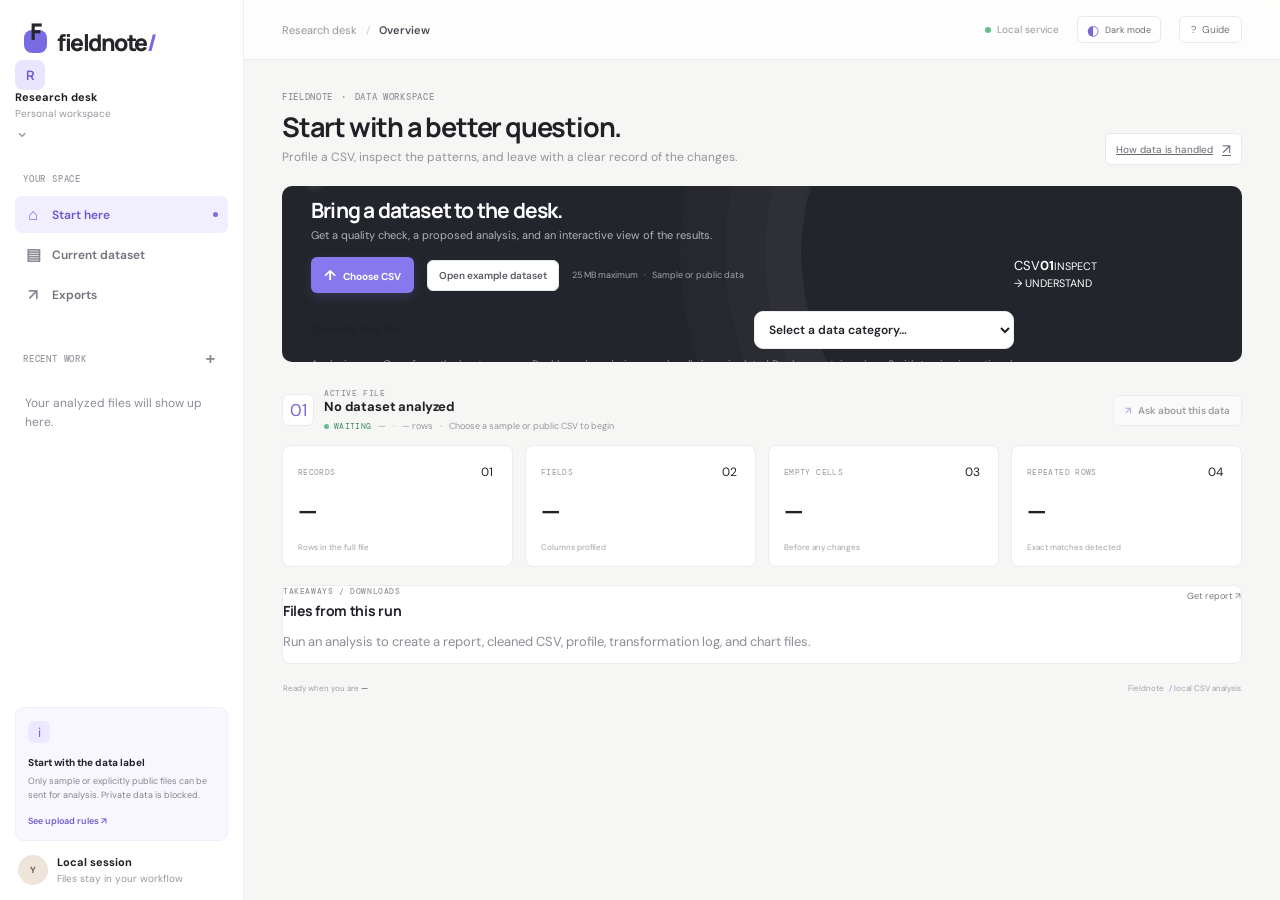
==== commit 5156d040: "Update index.html" ====
--- a/Design a polished CSV analytics frontend for a Python data analyst agent/index.html
+++ b/Design a polished CSV analytics frontend for a Python data analyst agent/index.html
@@ -3,62 +3,54 @@
 <head>
   <meta charset="UTF-8" />
   <meta name="viewport" content="width=device-width, initial-scale=1.0" />
-  <meta name="theme-color" content="#f5f5f2" />
-  <meta name="description" content="A thoughtful workspace for exploring CSVs with an AI data analyst." />
-  <title>Pivot — your data, understood</title>
-  <link rel="icon" type="image/png" href="pivot-mark-cropped.png" />
-  <link rel="preconnect" href="https://fonts.googleapis.com">
-  <link rel="preconnect" href="https://fonts.gstatic.com" crossorigin>
-  <link href="https://fonts.googleapis.com/css2?family=DM+Mono:wght@400;500&family=DM+Sans:wght@400;500;600;700&family=Manrope:wght@400;500;600;700;800&display=swap" rel="stylesheet">
+  <meta name="theme-color" content="#f4f2ed" />
+  <meta name="description" content="A local workspace for profiling and exploring approved CSV data." />
+  <title>Fieldnote — CSV research desk</title>
   <link rel="stylesheet" href="styles.css" />
   <link rel="stylesheet" href="integration.css" />
 </head>
 <body>
   <div class="app-shell">
     <aside class="sidebar">
-      <a class="brand" href="#" aria-label="Pivot home"><span class="brand-mark"><i></i><i></i><i></i></span><span>pivot<span class="brand-period">.</span></span></a>
-      <button class="workspace-switch"><span class="workspace-avatar">P</span><span class="workspace-copy"><b>Pivot workspace</b><small>Local app</small></span><span class="chevron">⌄</span></button>
-      <div class="side-label">WORKSPACE</div>
+      <a class="brand" href="#overview" aria-label="Fieldnote home"><span class="brand-mark">F</span><span>fieldnote<span class="brand-period">/</span></span></a>
+      <div class="workspace-card"><span class="workspace-avatar">R</span><span class="workspace-copy"><b>Research desk</b><small>Personal workspace</small></span><span class="chevron">⌄</span></div>
+      <div class="side-label">YOUR SPACE</div>
       <nav class="nav-list" aria-label="Main navigation">
-        <a class="nav-item active" href="#overview"><span class="nav-icon">▦</span> Overview <span class="nav-dot"></span></a>
-        <a class="nav-item" href="#datasets"><span class="nav-icon">▤</span> Dataset</a>
-        <a class="nav-item" href="#reports"><span class="nav-icon">◷</span> Reports</a>
+        <a class="nav-item active" href="#overview"><span class="nav-icon">⌂</span> Start here <span class="nav-dot"></span></a>
+        <a class="nav-item" href="#datasets"><span class="nav-icon">▤</span> Current dataset</a>
+        <a class="nav-item" href="#reports"><span class="nav-icon">↗</span> Exports</a>
       </nav>
-      <div class="side-label recent-label">RECENT ANALYSES <button class="tiny-plus" title="New analysis">+</button></div>
-      <div class="recent-list">
-        <p class="empty-recents">Your recent analyses will appear here.</p>
-      </div>
-      <div class="sidebar-bottom"><div class="tip-card" id="privacy"><div class="tip-icon">✳</div><b>Know before you upload.</b><p>Only sample or explicitly public CSVs are accepted. Private data is blocked before analysis.</p><a href="#upload-zone">Review upload options <span>↗</span></a></div><button class="profile"><span class="profile-avatar">P</span><span><b>Local analyst</b><small>Private workspace</small></span></button></div>
+      <div class="side-label recent-label">RECENT WORK <button class="tiny-plus" title="Choose a CSV">+</button></div>
+      <div class="recent-list"><p class="empty-recents">Your analyzed files will show up here.</p></div>
+      <div class="sidebar-bottom"><div class="tip-card" id="privacy"><span class="tip-icon">i</span><b>Start with the data label</b><p>Only sample or explicitly public files can be sent for analysis. Private data is blocked.</p><a href="#upload-zone">See upload rules <span>↗</span></a></div><div class="profile"><span class="profile-avatar">Y</span><span><b>Local session</b><small>Files stay in your workflow</small></span></div></div>
     </aside>
 
     <main class="main-area" id="overview">
-      <header class="topbar"><div class="breadcrumb"><span>Workspace</span><span class="slash">/</span><b>Overview</b></div><div class="top-actions"><span class="saved-status"><i></i> Local analysis</span><button class="theme-toggle" id="theme-toggle" type="button"></button><button class="help-button">? <span>Help</span></button></div></header>
+      <header class="topbar"><div class="breadcrumb"><span>Research desk</span><span class="slash">/</span><b>Overview</b></div><div class="top-actions"><span class="saved-status"><i></i> Local service</span><button class="theme-toggle" id="theme-toggle" type="button" aria-label="Switch color theme"></button><button class="help-button" type="button">? <span>Guide</span></button></div></header>
       <div class="content">
-        <section class="page-heading"><div><div class="eyebrow"><span class="eyebrow-line"></span> YOUR ANALYTICS STUDIO</div><h1>Make sense of your data <span class="wave">✳</span></h1><p class="subtitle">Upload an approved CSV to explore the whole dataset with your analyst.</p></div><a class="date-button" href="#privacy">Data boundary <span>↗</span></a></section>
+        <section class="page-heading"><div><div class="eyebrow">FIELDNOTE <span>·</span> DATA WORKSPACE</div><h1>Start with a better question.</h1><p class="subtitle">Profile a CSV, inspect the patterns, and leave with a clear record of the changes.</p></div><a class="date-button" href="#privacy">How data is handled <span>↗</span></a></section>
 
-        <section class="upload-banner" id="upload-zone" aria-label="Upload a CSV file"><div class="upload-art"><div class="art-sheet sheet-back"></div><div class="art-sheet sheet-front"><span class="sheet-top"></span><span></span><span></span><span></span></div><div class="art-sparkle">✳</div><div class="art-orbit"></div></div><div class="upload-copy"><div class="upload-kicker"><span class="live-dot"></span> READY FOR YOUR NEXT QUESTION</div><h2>Bring your data to life.</h2><p>Run EDA, discover useful charts, and get a cleaned copy with an audit trail.</p><div class="upload-controls"><button class="primary-button" id="browse-btn"><span>↑</span> Upload a CSV</button><button class="secondary-button" id="sample-btn" type="button">Try the included sample</button><span class="upload-meta">Up to 25 MB <span>·</span> Sample or public data only</span></div><label class="classification-confirm"><span>Data classification</span><select id="data-classification"><option value="" selected>Choose before upload…</option><option value="sample">Sample or synthetic data</option><option value="public">Explicitly public data</option><option value="private">Private / confidential (blocked)</option></select><small>Groq handles analysis on the host; deterministic chart rendering runs in an isolated local Docker container. LangSmith tracing is optional.</small></label></div><input id="file-input" type="file" accept=".csv,text/csv" hidden /></section>
+        <section class="upload-banner" id="upload-zone" aria-label="Upload a CSV file"><div class="upload-copy"><div class="upload-kicker"><span class="live-dot"></span> NEW INVESTIGATION</div><h2>Bring a dataset to the desk.</h2><p>Get a quality check, a proposed analysis, and an interactive view of the results.</p><div class="upload-controls"><button class="primary-button" id="browse-btn" type="button"><span>↑</span> Choose CSV</button><button class="secondary-button" id="sample-btn" type="button">Open example dataset</button><span class="upload-meta">25 MB maximum <span>·</span> Sample or public data</span></div><label class="classification-confirm"><span>Classify this file</span><select id="data-classification"><option value="" selected>Select a data category…</option><option value="sample">Sample or synthetic</option><option value="public">Explicitly public</option><option value="private">Private / confidential (blocked)</option></select><small>Analysis uses Groq from the host process. Dashboard rendering runs locally in an isolated Docker container. LangSmith tracing is optional.</small></label></div><div class="upload-stamp" aria-hidden="true"><span>CSV</span><b>01</b><i></i><small>INSPECT<br>→ UNDERSTAND</small></div><input id="file-input" type="file" accept=".csv,text/csv" hidden /></section>
 
         <section class="analysis-progress" id="analysis-progress" aria-live="polite" hidden></section>
-        <section class="dataset-heading" id="datasets"><div class="dataset-title"><span class="dataset-glyph">▤</span><div><h2 id="dataset-name">No dataset analyzed</h2><div class="dataset-meta"><span class="status-pill"><i></i> WAITING</span><span>—</span><span>·</span><span id="row-count">— rows</span><span>·</span><span id="dataset-updated">Upload a sample/public CSV to begin</span></div></div></div><div class="dataset-actions"><button class="secondary-button" id="ask-btn" disabled><span>✳</span> Ask your data</button></div></section>
+        <section class="dataset-heading" id="datasets"><div class="dataset-title"><span class="dataset-glyph">01</span><div><div class="panel-kicker">ACTIVE FILE</div><h2 id="dataset-name">No dataset analyzed</h2><div class="dataset-meta"><span class="status-pill"><i></i> WAITING</span><span>—</span><span>·</span><span id="row-count">— rows</span><span>·</span><span id="dataset-updated">Choose a sample or public CSV to begin</span></div></div></div><div class="dataset-actions"><button class="secondary-button" id="ask-btn" type="button" disabled><span>↗</span> Ask about this data</button></div></section>
 
-        <section class="metrics-grid" aria-label="Key metrics">
-          <article class="metric-card"><div class="metric-top"><span class="metric-label">ROWS ANALYZED</span><span class="metric-symbol revenue">↗</span></div><div class="metric-value" id="metric-rows">—</div><div class="metric-foot">Full dataset</div></article>
-          <article class="metric-card"><div class="metric-top"><span class="metric-label">COLUMNS</span><span class="metric-symbol orders">⌑</span></div><div class="metric-value" id="metric-columns">—</div><div class="metric-foot">Profiled by the agent</div></article>
-          <article class="metric-card"><div class="metric-top"><span class="metric-label">MISSING VALUES</span><span class="metric-symbol aov">◇</span></div><div class="metric-value" id="metric-missing">—</div><div class="metric-foot">Before transformations</div></article>
-          <article class="metric-card"><div class="metric-top"><span class="metric-label">DUPLICATE ROWS</span><span class="metric-symbol customers">↺</span></div><div class="metric-value" id="metric-duplicates">—</div><div class="metric-foot">Detected in uploaded CSV</div></article>
+        <section class="metrics-grid" aria-label="Dataset summary">
+          <article class="metric-card"><div class="metric-top"><span class="metric-label">RECORDS</span><span class="metric-symbol">01</span></div><div class="metric-value" id="metric-rows">—</div><div class="metric-foot">Rows in the full file</div></article>
+          <article class="metric-card"><div class="metric-top"><span class="metric-label">FIELDS</span><span class="metric-symbol">02</span></div><div class="metric-value" id="metric-columns">—</div><div class="metric-foot">Columns profiled</div></article>
+          <article class="metric-card"><div class="metric-top"><span class="metric-label">EMPTY CELLS</span><span class="metric-symbol">03</span></div><div class="metric-value" id="metric-missing">—</div><div class="metric-foot">Before any changes</div></article>
+          <article class="metric-card"><div class="metric-top"><span class="metric-label">REPEATED ROWS</span><span class="metric-symbol">04</span></div><div class="metric-value" id="metric-duplicates">—</div><div class="metric-foot">Exact matches detected</div></article>
         </section>
 
-        <section class="panel plotly-dashboard-panel" id="plotly-dashboard-panel" hidden><div class="plotly-panel-heading"><div><div class="panel-kicker">FULL DATASET · INTERACTIVE</div><h3>Analysis dashboard</h3></div><span class="connected-pill"><i></i> Dashboard ready</span></div><iframe id="plotly-frame" title="Interactive dataset analysis dashboard"></iframe></section>
-        <section class="panel artifact-panel" id="artifact-downloads"><div class="panel-heading"><div><div class="panel-kicker">YOUR FILES</div><h3>Analysis artifacts</h3></div><button class="text-action" id="download-report">Download report</button></div><p id="artifact-empty">Your report, cleaned data, profile, and chart downloads will appear after analysis.</p><div class="artifact-links" id="artifact-links"></div></section>
+        <section class="panel plotly-dashboard-panel" id="plotly-dashboard-panel" hidden><div class="plotly-panel-heading"><div><div class="panel-kicker">RESULTS / INTERACTIVE VIEW</div><h3>Explore the analysis</h3></div><span class="connected-pill"><i></i> Ready</span></div><iframe id="plotly-frame" title="Interactive dataset analysis dashboard"></iframe></section>
+        <section class="panel artifact-panel" id="artifact-downloads"><div class="panel-heading"><div><div class="panel-kicker">TAKEAWAYS / DOWNLOADS</div><h3>Files from this run</h3></div><button class="text-action" id="download-report" type="button">Get report ↗</button></div><p id="artifact-empty">Run an analysis to create a report, cleaned CSV, profile, transformation log, and chart files.</p><div class="artifact-links" id="artifact-links"></div></section>
 
-
-
-        <footer class="page-footer"><span>Waiting for your first dataset <b>—</b></span><span>Made for curious minds <span class="footer-spark">✳</span></span></footer>
+        <footer class="page-footer"><span id="footer-status">Ready when you are <b>—</b></span><span>Fieldnote <span class="footer-spark">/</span> local CSV analysis</span></footer>
       </div>
     </main>
   </div>
   <div class="toast" id="toast" role="status" aria-live="polite"></div>
-  <div class="modal-backdrop" id="chat-modal" aria-hidden="true"><section class="chat-modal" role="dialog" aria-modal="true" aria-labelledby="chat-title"><div class="chat-header"><div><span class="chat-spark">✳</span><div><div class="panel-kicker">YOUR DATA ANALYST</div><h2 id="chat-title">Ask anything.</h2></div></div><button class="close-modal" id="close-chat" aria-label="Close">×</button></div><div class="chat-body" id="chat-body"><div class="assistant-message"><span class="mini-spark">✳</span><div><b>Ask questions grounded in your analysis.</b><p>Upload a sample or explicitly public CSV first. The agent can refer to the full dataset profile and generated artifacts.</p></div></div><div class="suggestions"><button data-question="Summarize the most important patterns in this dataset.">Summarize the key patterns</button><button data-question="Which columns have the most missing values, and what did you do about them?">Explain data quality</button><button data-question="What charts would help me understand this dataset?">Suggest useful charts</button></div></div><form class="chat-input-row" id="chat-form"><input id="chat-input" placeholder="Ask a question about your data..." autocomplete="off"/><button aria-label="Send question">↑</button></form><div class="chat-disclaimer">AI responses can be wrong; compare important claims with the downloadable profile and report.</div></section></div>
+  <div class="modal-backdrop" id="chat-modal" aria-hidden="true"><section class="chat-modal" role="dialog" aria-modal="true" aria-labelledby="chat-title"><div class="chat-header"><div><span class="chat-spark">?</span><div><div class="panel-kicker">FOLLOW-UP / ANALYST</div><h2 id="chat-title">Ask about the results.</h2></div></div><button class="close-modal" id="close-chat" aria-label="Close">×</button></div><div class="chat-body" id="chat-body"><div class="assistant-message"><span class="mini-spark">↳</span><div><b>Questions grounded in your analysis.</b><p>Choose a sample or public CSV first. The analyst can refer to its profile and generated files.</p></div></div><div class="suggestions"><button data-question="Summarize the most important patterns in this dataset.">Summarize the patterns</button><button data-question="Which columns have the most missing values, and what did you do about them?">Review data quality</button><button data-question="What charts would help me understand this dataset?">Recommend a chart</button></div></div><form class="chat-input-row" id="chat-form"><input id="chat-input" placeholder="Ask a question about this analysis…" autocomplete="off"/><button aria-label="Send question">↑</button></form><div class="chat-disclaimer">Check important claims against the downloadable profile and report.</div></section></div>
   <script src="app.js"></script>
   <script src="config.js"></script>
   <script src="workflow.js"></script>
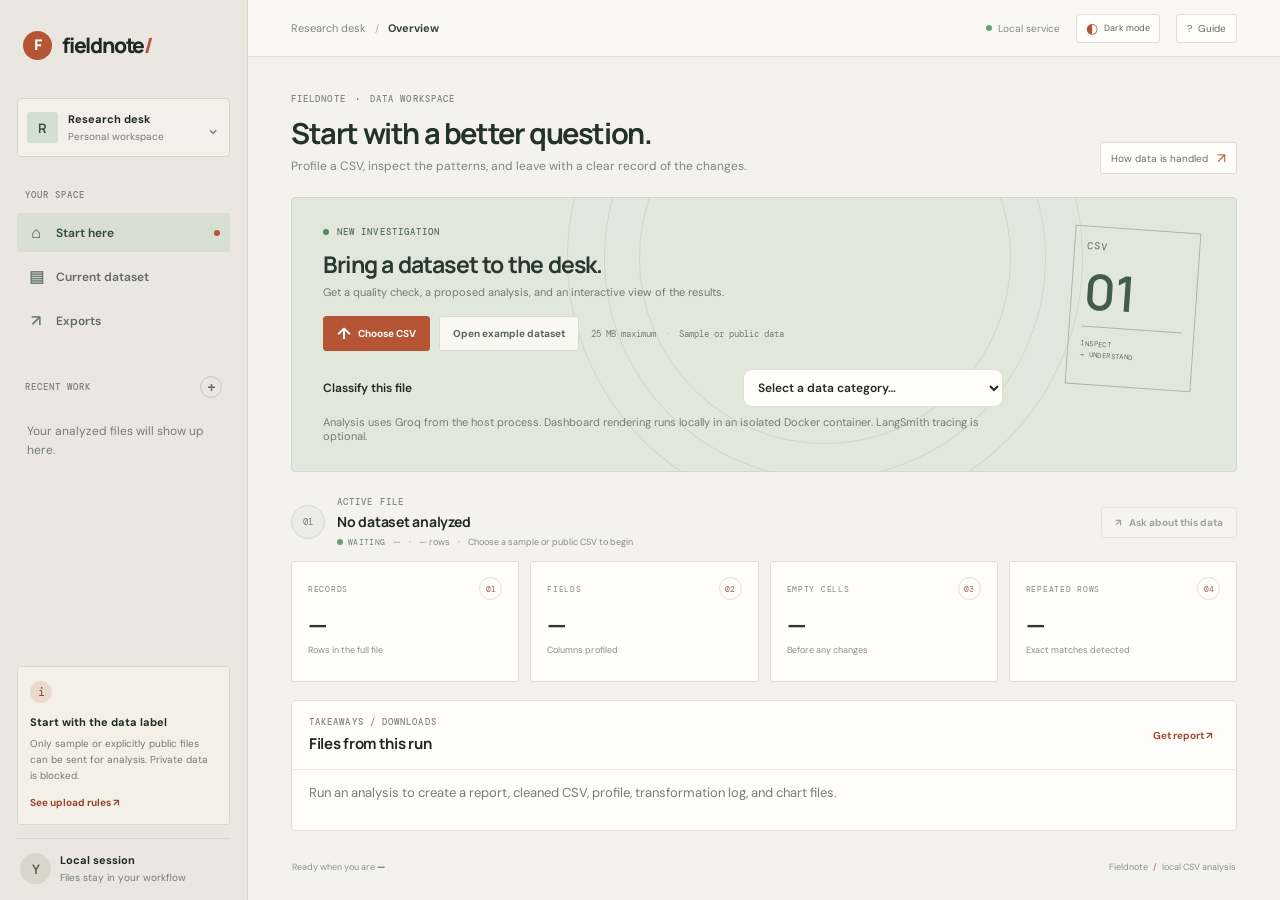
==== commit 8c13836d: "integration done" ====
--- a/Design a polished CSV analytics frontend for a Python data analyst agent/index.html
+++ b/Design a polished CSV analytics frontend for a Python data analyst agent/index.html
@@ -42,6 +42,8 @@
           <article class="metric-card"><div class="metric-top"><span class="metric-label">REPEATED ROWS</span><span class="metric-symbol">04</span></div><div class="metric-value" id="metric-duplicates">—</div><div class="metric-foot">Exact matches detected</div></article>
         </section>
 
+        <section class="panel answer-panel" id="analysis-answer-panel" hidden><div class="panel-heading"><div><div class="panel-kicker">ANALYST / SUMMARY</div><h3>What the analysis found</h3></div></div><p id="analysis-answer"></p></section>
+
         <section class="panel plotly-dashboard-panel" id="plotly-dashboard-panel" hidden><div class="plotly-panel-heading"><div><div class="panel-kicker">RESULTS / INTERACTIVE VIEW</div><h3>Explore the analysis</h3></div><span class="connected-pill"><i></i> Ready</span></div><iframe id="plotly-frame" title="Interactive dataset analysis dashboard"></iframe></section>
         <section class="panel artifact-panel" id="artifact-downloads"><div class="panel-heading"><div><div class="panel-kicker">TAKEAWAYS / DOWNLOADS</div><h3>Files from this run</h3></div><button class="text-action" id="download-report" type="button">Get report ↗</button></div><p id="artifact-empty">Run an analysis to create a report, cleaned CSV, profile, transformation log, and chart files.</p><div class="artifact-links" id="artifact-links"></div></section>
 
--- a/Design a polished CSV analytics frontend for a Python data analyst agent/styles.css
+++ b/Design a polished CSV analytics frontend for a Python data analyst agent/styles.css
@@ -1,15 +1,8 @@
 @import url('https://fonts.googleapis.com/css2?family=DM+Mono:wght@400;500&family=DM+Sans:wght@400;500;600;700&family=Manrope:wght@400;500;600;700;800&display=swap');
-:root{--ink:#202126;--muted:#8b8d96;--line:#ececf0;--canvas:#f6f6f4;--paper:#fff;--purple:#796de1;--purple-dark:#675bd0;--mint:#d9f2e5;--green:#198655;--mono:'DM Mono',monospace;--sans:'DM Sans',sans-serif;--display:'Manrope',sans-serif}*{box-sizing:border-box}html{scroll-behavior:smooth}body{margin:0;background:var(--canvas);font-family:var(--sans);color:var(--ink);font-size:13px;-webkit-font-smoothing:antialiased}button,a{font:inherit}button{color:inherit}.app-shell{min-height:100vh;display:flex}.sidebar{width:244px;background:#fff;border-right:1px solid #eeeef1;display:flex;flex-direction:column;padding:23px 15px 13px;position:fixed;inset:0 auto 0 0;z-index:10}.brand{height:37px;display:flex;align-items:center;gap:10px;text-decoration:none;color:#25252a;font-family:var(--display);font-weight:800;font-size:23px;letter-spacing:-1.5px;padding-left:9px}.brand-period{color:#776be0}.brand-mark{height:23px;width:23px;background:#786be1;border-radius:8px;display:flex;align-items:flex-end;justify-content:center;gap:2px;padding:6px 5px}.brand-mark i{width:3px;border-radius:3px;background:#fff;height:7px}.brand-mark i:nth-child(2){height:11px}.brand-mark i:nth-child(3){height:8px}.workspace-switch{margin-top:28px;height:54px;background:#f8f8fa;border:1px solid #eeeef2;border-radius:9px;display:flex;align-items:center;padding:7px 9px;text-align:left;gap:9px}.workspace-avatar{width:30px;height:30px;border-radius:8px;background:#e9e5ff;color:#6b5ed1;display:grid;place-items:center;font-weight:700;font-family:var(--display)}.workspace-copy,.profile>span:nth-child(2){display:flex;flex-direction:column;gap:3px;flex:1}.workspace-copy b,.profile b{font-size:11px;font-weight:700}.workspace-copy small,.profile small{font-size:10px;color:#9899a1}.chevron{color:#9c9da5;font-size:17px}.side-label{font-family:var(--mono);letter-spacing:.09em;color:#9a9ba2;font-size:9px;font-weight:500;margin:31px 8px 11px}.nav-list{display:flex;flex-direction:column;gap:3px}.nav-item{height:37px;display:flex;align-items:center;gap:11px;padding:0 10px;border-radius:7px;text-decoration:none;color:#70717b;font-size:12px;font-weight:600;position:relative}.nav-item.active{background:#f1efff;color:#6659cc}.nav-icon{width:16px;text-align:center;font-size:16px;color:#888995}.nav-item.active .nav-icon{color:#7467dd}.nav-dot{margin-left:auto;width:5px;height:5px;background:#796de1;border-radius:99px}.nav-count{margin-left:auto;color:#a5a5ad;background:#f0f0f3;border-radius:9px;padding:2px 6px;font-family:var(--mono);font-size:9px}.recent-label{margin-top:34px;display:flex;justify-content:space-between;align-items:center}.tiny-plus{background:none;border:0;color:#8a8993;font-size:18px;padding:0 4px;cursor:pointer}.recent-list{display:flex;flex-direction:column;gap:3px}.recent-item{border:0;background:transparent;text-align:left;padding:8px 7px;border-radius:7px;display:flex;align-items:center;gap:9px;cursor:pointer;min-width:0}.recent-item.selected{background:#f7f7f8}.file-icon{width:26px;height:29px;border-radius:6px;display:grid;place-items:center;font-size:13px;background:#ebf6ee;color:#44a66a}.file-icon.xls{background:#fff2e6;color:#d28d40}.recent-item>span:nth-child(2){display:flex;flex:1;flex-direction:column;gap:4px;min-width:0}.recent-item b{font-size:10px;font-weight:600;white-space:nowrap;overflow:hidden;text-overflow:ellipsis}.recent-item small{font-size:9px;color:#9a9ba2;white-space:nowrap;overflow:hidden;text-overflow:ellipsis}.more{color:#999}.sidebar-bottom{margin-top:auto}.tip-card{padding:13px 12px 12px;border-radius:9px;background:#f8f7ff;border:1px solid #efedfc}.tip-icon{width:22px;height:22px;display:grid;place-items:center;background:#ebe8ff;color:#7164d9;border-radius:6px;margin-bottom:10px;font-size:13px}.tip-card>b{font-size:10px}.tip-card p{font-size:9px;color:#858590;line-height:1.55;margin:5px 0 8px}.tip-card a{font-size:9px;color:#6d61cf;text-decoration:none;font-weight:600}.profile{width:100%;padding:14px 3px 2px;background:none;border:0;display:flex;align-items:center;gap:9px;text-align:left}.profile-avatar{background:#eee4da;color:#755d49;width:30px;height:30px;border-radius:50%;display:grid;place-items:center;font-size:9px;font-weight:700}.profile-menu{font-size:18px;color:#999}.main-area{margin-left:244px;flex:1;min-width:0}.topbar{height:60px;border-bottom:1px solid #ebebee;background:rgba(255,255,255,.74);display:flex;align-items:center;justify-content:space-between;padding:0 38px;position:sticky;top:0;z-index:5;backdrop-filter:blur(12px)}.breadcrumb{display:flex;align-items:center;gap:9px;font-size:11px;color:#93949c}.breadcrumb b{color:#484951;font-weight:600}.slash{color:#ceced2}.top-actions{display:flex;align-items:center;gap:18px}.saved-status{font-size:10px;color:#9697a0;display:flex;align-items:center;gap:6px}.saved-status i,.status-pill i{width:6px;height:6px;border-radius:50%;background:#62be8a;display:inline-block}.icon-button{background:transparent;border:0;color:#797a83;font-size:18px;position:relative;cursor:pointer}.notification-dot{position:absolute;right:1px;top:2px;width:5px;height:5px;background:#e29d6f;border-radius:50%;border:1px solid white}.help-button{border:1px solid #e9e9ed;background:#fff;border-radius:6px;width:63px;height:27px;color:#73747c;font-size:10px;display:flex;align-items:center;justify-content:center;gap:6px}.help-button:first-letter{border:1px solid #c6c7cc;border-radius:50%;width:12px;height:12px;line-height:11px}.content{max-width:1370px;margin:0 auto;padding:31px 38px 22px}.page-heading{display:flex;justify-content:space-between;align-items:flex-end;margin-bottom:21px}.eyebrow,.panel-kicker,.upload-kicker{font-family:var(--mono);font-size:9px;letter-spacing:.075em;color:#93949b;font-weight:500}.eyebrow{display:flex;align-items:center;gap:8px;margin-bottom:8px}.eyebrow-line{width:15px;height:1px;background:#776be1}.page-heading h1{font-family:var(--display);font-size:27px;letter-spacing:-1.2px;margin:0;font-weight:700;line-height:1.2}.wave{font-size:18px;color:#edaa70;vertical-align:3px;margin-left:2px}.subtitle{font-size:12px;color:#92939b;margin:6px 0 0}.date-button{height:32px;padding:0 10px;border:1px solid #e9e9ed;background:#fff;border-radius:6px;color:#666872;font-size:10px;display:flex;gap:9px;align-items:center;cursor:pointer}.date-button>span:first-child{font-size:14px}.date-button .chevron{font-size:14px}.upload-banner{height:176px;border-radius:10px;background:#23252c;position:relative;overflow:hidden;display:flex;align-items:center;padding:24px 29px;color:#fff;isolation:isolate}.upload-banner:after{content:"";position:absolute;z-index:-1;right:-40px;top:-174px;width:480px;height:480px;border:1px solid rgba(255,255,255,.07);border-radius:50%;box-shadow:0 0 0 35px rgba(255,255,255,.018),0 0 0 75px rgba(255,255,255,.018),0 0 0 120px rgba(255,255,255,.012)}.upload-copy{z-index:1}.upload-kicker{color:#aaa8c4;font-size:8px;display:flex;align-items:center;gap:7px}.live-dot{width:6px;height:6px;background:#8bcda8;border-radius:50%;box-shadow:0 0 10px #8bcda8}.upload-copy h2{font-family:var(--display);font-size:21px;letter-spacing:-.8px;margin:9px 0 4px}.upload-copy p{font-size:11px;color:#b1b2ba;margin:0}.upload-controls{display:flex;align-items:center;gap:13px;margin-top:15px}.primary-button{border:0;background:#8779ed;color:white;font-size:10px;font-weight:700;border-radius:6px;padding:9px 13px;cursor:pointer;box-shadow:0 4px 12px rgba(120,106,224,.22);transition:transform .15s,background .15s}.primary-button:hover{background:#978bf4;transform:translateY(-1px)}.primary-button span{font-size:14px;margin-right:5px}.upload-meta{font-size:9px;color:#a2a2ad}.upload-meta span{padding:0 4px}.upload-art{width:175px;height:142px;position:relative;flex:none;margin:0 38px 0 9px}.art-orbit{width:131px;height:92px;border:1px solid rgba(188,181,255,.25);border-radius:50%;position:absolute;left:9px;top:28px;transform:rotate(-29deg)}.art-sheet{position:absolute;border-radius:6px;width:65px;height:86px;top:22px;left:48px}.sheet-back{background:#514b7e;transform:rotate(12deg) translate(16px,1px);box-shadow:0 8px 28px #121319}.sheet-front{background:#f3f0ff;transform:rotate(-7deg);padding:24px 10px 0;display:flex;flex-direction:column;gap:7px;box-shadow:0 8px 24px #161720}.sheet-front span{height:4px;border-radius:5px;background:#d8d4ee;width:38px}.sheet-front .sheet-top{position:absolute;top:0;left:0;width:100%;height:16px;border-radius:6px 6px 0 0;background:#9b8ff3}.art-sparkle{position:absolute;top:16px;left:131px;color:#b0a7ff;font-size:19px}.dataset-heading{display:flex;align-items:center;justify-content:space-between;margin:26px 0 13px}.dataset-title{display:flex;align-items:center;gap:10px}.dataset-glyph{width:32px;height:32px;border:1px solid #eae9f0;border-radius:7px;background:#fff;display:grid;place-items:center;color:#7466dc;font-size:17px}.dataset-title h2{font-size:13px;margin:0 0 5px;font-weight:700;letter-spacing:-.15px}.dataset-meta{display:flex;gap:7px;align-items:center;font-size:9px;color:#9697a0}.status-pill{color:#458965;font-family:var(--mono);font-size:8px;letter-spacing:.04em;display:flex;align-items:center;gap:5px}.status-pill i{width:5px;height:5px}.dataset-actions{display:flex;gap:8px;align-items:center}.secondary-button{height:31px;border:1px solid #e7e6ec;background:#fff;color:#585961;border-radius:6px;padding:0 11px;font-size:10px;font-weight:600;cursor:pointer}.secondary-button span{color:#7a6fe0;margin-right:5px}.secondary-button:hover{border-color:#bcb5f4;background:#faf9ff}.more-button,.panel-menu{height:29px;min-width:31px;background:#fff;border:1px solid #e9e9ed;color:#85858e;border-radius:6px;font-size:17px;cursor:pointer}.metrics-grid{display:grid;grid-template-columns:repeat(4,minmax(0,1fr));gap:12px}.metric-card,.panel{background:var(--paper);border:1px solid #ececf0;border-radius:8px}.metric-card{padding:15px 15px 13px;min-width:0}.metric-top{display:flex;justify-content:space-between;align-items:center}.metric-label{font-family:var(--mono);font-size:8px;letter-spacing:.045em;color:#9697a0}.metric-symbol{width:21px;height:21px;border-radius:6px;display:grid;place-items:center;font-size:12px}.metric-symbol.revenue{background:#f0efff;color:#786ce1}.metric-symbol.orders{background:#eaf4fb;color:#5792b6}.metric-symbol.aov{background:#fff3e8;color:#cf965c}.metric-symbol.customers{background:#f2edfa;color:#a184cc}.metric-value{font-family:var(--display);font-size:25px;font-weight:700;letter-spacing:-1px;margin-top:11px;white-space:nowrap}.metric-decimal{color:#888a94;font-size:17px;letter-spacing:-.6px}.metric-foot{height:25px;display:flex;align-items:flex-end;gap:6px;color:#a1a2aa;font-size:8px;white-space:nowrap;position:relative;padding-bottom:1px}.change{font-family:var(--mono);font-size:9px;font-weight:500;white-space:nowrap}.change.positive{color:#31936b}.sparkline{width:65px;height:25px;margin-left:auto;overflow:visible}.sparkline path{fill:none;stroke:#7d71e3;stroke-width:1.8;stroke-linecap:round}.sparkline-blue path{stroke:#6ba5c9}.sparkline-orange path{stroke:#d8a26b}.sparkline-violet path{stroke:#a286cc}.dashboard-grid{display:grid;grid-template-columns:minmax(0,1.57fr) minmax(300px,1fr);gap:12px;margin-top:13px}.panel{min-width:0}.revenue-panel{padding:18px 18px 13px}.panel-heading{display:flex;justify-content:space-between;align-items:flex-start}.panel-kicker{font-size:8px}.panel-heading h3{font-family:var(--display);font-size:14px;letter-spacing:-.3px;margin:5px 0 0;font-weight:700}.chart-tools{display:flex;align-items:center;gap:7px}.segmented{display:flex;gap:2px;background:#f5f5f7;padding:3px;border-radius:5px}.segmented button{border:0;background:none;color:#898a93;border-radius:4px;padding:4px 7px;font-family:var(--mono);font-size:8px;cursor:pointer}.segmented button.active{background:#fff;color:#4c4b55;box-shadow:0 1px 3px #e5e5e9}.panel-menu{height:25px;min-width:25px;font-size:14px}.chart-summary{display:flex;align-items:center;gap:8px;margin-top:14px}.chart-summary strong{font-family:var(--display);font-size:18px;letter-spacing:-.6px}.chart-period{font-size:9px;color:#a0a1a8}.chart-wrap{display:flex;height:180px;margin-top:10px}.y-axis{width:34px;display:flex;flex-direction:column;justify-content:space-between;padding:1px 0 20px;color:#a0a1a8;font-family:var(--mono);font-size:8px}.chart-main{position:relative;flex:1;min-width:0}.chart-gridlines{position:absolute;inset:0 0 20px;display:flex;flex-direction:column;justify-content:space-between}.chart-gridlines i{height:1px;background:#f0f0f2}.revenue-chart{width:100%;height:calc(100% - 20px);position:absolute;inset:0 0 20px;overflow:visible}.chart-area{fill:url(#areaFill)}.chart-line{fill:none;stroke:#796de1;stroke-width:2.2;vector-effect:non-scaling-stroke;stroke-linecap:round}.chart-point{fill:white;stroke:#796de1;stroke-width:2.2;vector-effect:non-scaling-stroke}.x-axis{position:absolute;left:0;right:0;bottom:0;display:flex;justify-content:space-between;color:#a0a1a8;font-family:var(--mono);font-size:8px}.chart-legend{border-top:1px solid #f0f0f2;margin-top:5px;padding-top:11px;display:flex;align-items:center;gap:15px;color:#878891;font-size:8px}.chart-legend>span{display:flex;align-items:center;gap:5px}.legend-dot{width:6px;height:6px;border-radius:50%;display:inline-block}.legend-dot.current{background:#796de1}.legend-dot.previous{background:#c9c9d1}.chart-legend button{margin-left:auto;border:0;background:none;color:#7165d4;font-size:9px;font-weight:600;cursor:pointer}.chart-legend button span{font-size:12px;margin-left:4px}.insight-panel{padding:18px 17px 12px;display:flex;flex-direction:column}.insight-kicker{color:#8276d6;display:flex;align-items:center;gap:5px}.insight-kicker span{font-size:12px}.insight-list{padding-top:17px;flex:1}.insight-item{display:grid;grid-template-columns:24px 1fr;gap:8px;padding-bottom:14px}.insight-item+.insight-item{border-top:1px solid #f0f0f3;padding-top:14px}.insight-number{font-family:var(--mono);font-size:9px;color:#afafb7;padding-top:2px}.insight-item h4{font-family:var(--display);font-size:10px;margin:0 0 5px;letter-spacing:-.1px}.insight-item p{font-size:9px;line-height:1.55;color:#84858d;margin:0}.insight-item p b{color:#52535b;font-weight:600}.insight-link{border:0;background:none;padding:7px 0 0;color:#7266d3;font-size:9px;font-weight:600;cursor:pointer}.insight-link span{font-size:11px;margin-left:2px}.insight-footer{border-top:1px solid #f0f0f3;padding-top:10px;display:flex;align-items:center;gap:6px;color:#8d8e96;font-size:8px}.analyst-avatar,.mini-spark{width:20px;height:20px;border-radius:6px;background:#f0edff;color:#776add;display:grid;place-items:center}.insight-footer b{font-weight:500;color:#aaaab1}.insight-footer button{margin-left:auto;border:0;background:none;color:#6e62cf;font-size:8px;cursor:pointer}.insight-footer button span{font-size:12px}.bottom-grid{display:grid;grid-template-columns:minmax(280px,.9fr) minmax(0,1.6fr);gap:12px;margin-top:12px}.category-panel,.table-panel{padding:17px 18px 13px}.text-action{border:0;background:none;color:#777881;font-size:9px;cursor:pointer;padding:4px 0}.category-content{display:flex;align-items:center;gap:26px;padding:12px 5px 0}.donut-wrap{position:relative;width:122px;height:122px;flex:none}.donut{width:100%;height:100%;transform:rotate(-90deg)}.donut circle{fill:none;stroke-width:11}.donut-track{stroke:#f0f0f3}.donut-segment{stroke-dasharray:0 345.6;stroke-linecap:butt;transition:stroke-dasharray .5s}.seg-one{stroke:#796de1;stroke-dasharray:145 345.6}.seg-two{stroke:#9b90ed;stroke-dasharray:96.8 345.6;stroke-dashoffset:-148}.seg-three{stroke:#c5baf6;stroke-dasharray:62.2 345.6;stroke-dashoffset:-247}.seg-four{stroke:#e3dffc;stroke-dasharray:41.5 345.6;stroke-dashoffset:-312}.donut-center{position:absolute;inset:0;display:flex;flex-direction:column;align-items:center;justify-content:center}.donut-center strong{font-family:var(--display);font-size:16px;letter-spacing:-.5px}.donut-center span{font-family:var(--mono);font-size:7px;color:#999aa1;margin-top:2px}.category-legend{display:flex;flex-direction:column;gap:11px;flex:1;min-width:110px}.category-legend>div{display:flex;align-items:center;gap:7px;font-size:9px;color:#7e7f88;white-space:nowrap}.category-legend b{margin-left:auto;color:#44454d;font-family:var(--mono);font-size:9px}.cat-dot{width:7px;height:7px;border-radius:2px;flex:none}.cat-a{background:#796de1}.cat-b{background:#9b90ed}.cat-c{background:#c5baf6}.cat-d{background:#e3dffc}.product-table{margin-top:12px}.table-row{display:grid;grid-template-columns:minmax(130px,1.8fr) minmax(65px,.8fr) minmax(70px,.8fr) 45px;align-items:center;gap:8px;padding:9px 2px;border-bottom:1px solid #f1f1f3;font-size:9px;color:#878891}.table-row:last-child{border-bottom:0}.table-head{font-family:var(--mono);font-size:7px;letter-spacing:.04em;color:#a0a1a8;padding:0 2px 8px}.table-row:not(.table-head)>b{font-size:9px;color:#43444b;font-weight:600}.product-name{display:flex;align-items:center;gap:7px;color:#55565e;white-space:nowrap}.product-swatch{width:23px;height:23px;border-radius:5px;display:inline-block;flex:none}.swatch-1{background:linear-gradient(145deg,#e8d9c4,#c9b59b)}.swatch-2{background:linear-gradient(145deg,#d8e4dd,#94ac9e)}.swatch-3{background:linear-gradient(145deg,#d6d5e8,#918ea9)}.swatch-4{background:linear-gradient(145deg,#e9dce5,#c19fb3)}.table-trend{font-family:var(--mono);font-size:8px;color:#34936b;white-space:nowrap}.page-footer{display:flex;justify-content:space-between;align-items:center;padding:19px 1px 0;font-size:8px;color:#a1a1a8}.page-footer b{color:#73747d;font-weight:600}.footer-spark{color:#9b8eed;margin-left:3px}.toast{position:fixed;bottom:22px;left:50%;transform:translate(-50%,20px);background:#272831;color:#fff;border:1px solid #40414b;border-radius:8px;padding:11px 16px;font-size:11px;opacity:0;pointer-events:none;transition:.25s;z-index:40;box-shadow:0 8px 30px #16161c30}.toast.visible{opacity:1;transform:translate(-50%,0)}.modal-backdrop{position:fixed;inset:0;background:#17171c70;backdrop-filter:blur(3px);z-index:30;display:none;align-items:center;justify-content:center;padding:18px}.modal-backdrop.open{display:flex}.chat-modal{width:min(510px,100%);background:white;border:1px solid #eee;border-radius:13px;box-shadow:0 25px 90px #18182240;overflow:hidden;animation:modal-in .2s ease-out}@keyframes modal-in{from{opacity:0;transform:translateY(9px) scale(.99)}to{opacity:1;transform:translateY(0) scale(1)}}.chat-header{padding:18px 20px 15px;border-bottom:1px solid #eeeef2;display:flex;justify-content:space-between}.chat-header>div{display:flex;align-items:center;gap:10px}.chat-spark{width:32px;height:32px;background:#f0edff;border-radius:9px;display:grid;place-items:center;color:#776add;font-size:19px}.chat-header h2{font-family:var(--display);font-size:17px;margin:3px 0 0}.close-modal{background:none;border:0;font-size:23px;color:#888;cursor:pointer}.chat-body{padding:17px 20px 10px;min-height:215px;max-height:370px;overflow:auto}.assistant-message,.user-message{display:flex;gap:9px;align-items:flex-start;font-size:11px;line-height:1.55}.assistant-message p{margin:4px 0 0;color:#7c7d86}.assistant-message b{font-weight:600}.mini-spark{width:21px;height:21px;flex:none}.suggestions{margin:17px 0 0 30px;display:flex;flex-wrap:wrap;gap:6px}.suggestions button{background:#faf9ff;border:1px solid #e9e6fc;border-radius:15px;padding:7px 9px;color:#6d61c9;font-size:9px;cursor:pointer}.suggestions button:hover{background:#f1efff}.user-message{justify-content:flex-end;margin-top:12px}.user-message span{background:#f0edff;padding:8px 11px;border-radius:10px;max-width:80%}.reply-message{margin:11px 0 0 30px;background:#f7f7f9;border-radius:8px;padding:10px 12px;color:#55565f;font-size:10px;line-height:1.65}.chat-input-row{margin:0 20px 10px;border:1px solid #e6e5eb;border-radius:8px;height:41px;display:flex;padding:4px;box-shadow:0 2px 7px #19192508}.chat-input-row input{flex:1;border:0;outline:0;padding:0 8px;font:inherit;font-size:10px;min-width:0}.chat-input-row button{width:31px;border:0;background:#796de1;color:white;border-radius:6px;font-size:17px;cursor:pointer}.chat-disclaimer{text-align:center;color:#a1a1a8;font-size:8px;padding:1px 0 13px}.user-message span{color:#4e4d5b}
-@media(min-width:1500px){.content{padding-top:39px}.upload-banner{height:190px}.metric-card{padding:18px}.dashboard-grid{grid-template-columns:minmax(0,1.65fr) minmax(350px,1fr)}}
-@media(max-width:1180px){.sidebar{width:215px}.main-area{margin-left:215px}.content{padding-left:27px;padding-right:27px}.topbar{padding:0 27px}.metric-card{padding:13px 11px}.metric-value{font-size:21px}.sparkline{width:45px}.dashboard-grid{grid-template-columns:minmax(0,1.3fr) minmax(280px,1fr)}.category-content{gap:14px}.donut-wrap{width:106px;height:106px}}
-@media(max-width:900px){.sidebar{width:64px;padding:20px 9px 12px;align-items:center}.brand{padding:0}.brand>span:last-child,.workspace-switch,.side-label,.nav-item:not(.active)::after,.nav-item:not(.active),.recent-list,.sidebar-bottom{display:none}.nav-list{margin-top:30px}.nav-item.active{width:42px;height:42px;padding:0;justify-content:center;font-size:0}.nav-icon{font-size:18px}.nav-dot{position:absolute;right:3px;top:6px}.main-area{margin-left:64px}.content{padding:26px 23px}.topbar{padding:0 23px}.dashboard-grid{grid-template-columns:1fr}.insight-panel{min-height:250px}.bottom-grid{grid-template-columns:1fr}.category-content{justify-content:flex-start;gap:28px}.donut-wrap{width:120px;height:120px}.table-panel{min-height:210px}}
-@media(max-width:600px){.topbar{height:52px;padding:0 15px}.top-actions{gap:10px}.saved-status{display:none}.content{padding:21px 14px}.page-heading{align-items:flex-start;gap:10px}.page-heading h1{font-size:22px}.subtitle{font-size:10px}.date-button{font-size:0;width:34px;justify-content:center;gap:0;flex:none}.date-button .chevron{display:none}.upload-banner{height:auto;min-height:164px;padding:20px 17px}.upload-art{width:90px;height:120px;margin:0 13px 0 -10px;transform:scale(.77);transform-origin:center}.upload-banner:after{right:-170px}.upload-copy h2{font-size:18px}.upload-copy p{font-size:10px;max-width:250px;line-height:1.5}.upload-controls{flex-direction:column;align-items:flex-start;gap:7px;margin-top:11px}.upload-meta{font-size:8px}.dataset-heading{align-items:flex-start}.dataset-meta{flex-wrap:wrap;font-size:8px;gap:5px}.dataset-actions{gap:5px}.secondary-button{font-size:0;padding:0 8px;width:32px}.secondary-button span{font-size:14px;margin:0}.metrics-grid{grid-template-columns:repeat(2,minmax(0,1fr));gap:8px}.metric-card{padding:12px 10px}.metric-value{font-size:22px}.metric-foot{font-size:7px;gap:4px}.sparkline{width:38px}.dashboard-grid,.bottom-grid{gap:9px;margin-top:9px}.revenue-panel,.insight-panel,.category-panel,.table-panel{padding:14px 12px}.chart-wrap{height:158px}.chart-period{font-size:8px}.category-content{gap:19px}.donut-wrap{width:108px;height:108px}.category-legend>div{font-size:8px}.table-row{grid-template-columns:minmax(100px,1.6fr) 60px 65px 38px;gap:4px;font-size:8px}.table-head{font-size:6px}.product-name{gap:5px}.product-swatch{width:19px;height:19px}.page-footer{font-size:7px}.help-button{width:28px;font-size:0}.help-button:first-letter{font-size:10px}.breadcrumb{font-size:10px}.upload-art{flex-shrink:0}.dataset-title{gap:7px}.dataset-glyph{width:28px;height:28px}.metric-label{font-size:7px}.chart-legend{gap:9px}.insight-panel{min-height:240px}}
-@media(max-width:390px){.upload-art{display:none}.upload-copy{padding-left:1px}.upload-banner{min-height:150px}.dataset-meta span:nth-last-child(-n+2){display:none}.dataset-title h2{font-size:12px}.metric-value{font-size:20px}.sparkline{width:31px}.metric-foot{font-size:6px}.category-content{gap:12px}.donut-wrap{width:96px;height:96px}}
-
-.upload-banner.dragging{outline:2px dashed #b4abff;outline-offset:3px;background:#292a36}.upload-banner.dragging .primary-button{background:#a095ff}
-
-.brand-mark-image{width:27px;height:27px;object-fit:contain;display:block;flex:none;border-radius:7px}
-
-[hidden]{display:none!important}.theme-toggle{display:flex;align-items:center;gap:6px;height:27px;padding:0 9px;border:1px solid #e8e8ec;background:#fff;border-radius:6px;color:#676871;font-size:9px;cursor:pointer;white-space:nowrap;transition:background .18s,border-color .18s}.theme-toggle:hover{background:#faf9ff;border-color:#d9d5f8}.theme-icon{font-size:14px;color:#7569da;line-height:1}.analysis-progress{margin:0 0 17px;padding:17px 18px 13px;border-radius:9px;background:#fff;border:1px solid #e9e8f0;box-shadow:0 4px 15px #201f2a05}.progress-heading{display:flex;align-items:flex-start;justify-content:space-between;gap:15px}.progress-heading h3,.plotly-panel-heading h3{font-family:var(--display);font-size:14px;letter-spacing:-.3px;margin:5px 0 3px}.progress-heading p{font-size:9px;color:#9899a1;margin:0}.progress-percent{font-family:var(--mono);font-size:13px;color:#7468da;font-weight:500}.progress-track{height:5px;background:#f0eff5;border-radius:6px;overflow:hidden;margin:14px 0 11px}.progress-track>span{display:block;height:100%;width:0;background:linear-gradient(90deg,#796de1,#a69af5);border-radius:6px;transition:width .35s ease}.progress-steps{display:grid;grid-template-columns:repeat(4,minmax(0,1fr));gap:8px}.progress-step{display:flex;gap:7px;align-items:center;color:#a0a1a8;font-size:9px;min-width:0}.step-marker{width:19px;height:19px;border:1px solid #e8e8ed;border-radius:50%;display:grid;place-items:center;font-family:var(--mono);font-size:7px;flex:none;color:#a2a3aa}.progress-step.current{color:#685dcc;font-weight:600}.progress-step.current .step-marker{border-color:#a69cf1;background:#f1efff;color:#6e61d0}.progress-step.done{color:#38916a}.progress-step.done .step-marker{background:#e8f6ef;border-color:#d6eddf;color:#319164}.progress-step.failed{color:#c25656}.progress-step.failed .step-marker{border-color:#e7b9b9;color:#bd5555}.progress-note{margin-top:10px;color:#82838c;font-size:9px}.progress-error{border-color:#efd5d5}.progress-error .progress-track>span{background:#d66a6a}.plotly-dashboard-panel{background:#fff;border:1px solid #ececf0;border-radius:9px;overflow:hidden;margin:0 0 13px}.plotly-panel-heading{display:flex;align-items:center;justify-content:space-between;padding:15px 17px;border-bottom:1px solid #eeeeF1}.plotly-panel-heading h3{margin-bottom:0}.connected-pill{display:flex;align-items:center;gap:6px;font-family:var(--mono);font-size:8px;letter-spacing:.04em;color:#458965}.connected-pill i{width:6px;height:6px;background:#62be8a;border-radius:50%}.plotly-dashboard-panel iframe{display:block;width:100%;height:min(76vh,820px);min-height:480px;border:0;background:#fff}.reply-loading{color:#85858f!important;font-style:italic}
-body[data-theme="dark"]{--ink:#eff0f6;--muted:#a2a4b0;--canvas:#14151a;--paper:#1e2028;--line:#33353f;background:#14151a;color:#eff0f6;color-scheme:dark}body[data-theme="dark"] .sidebar,body[data-theme="dark"] .topbar,body[data-theme="dark"] .metric-card,body[data-theme="dark"] .panel,body[data-theme="dark"] .analysis-progress,body[data-theme="dark"] .plotly-dashboard-panel,body[data-theme="dark"] .chat-modal{background:#1d1f27;border-color:#32343e}body[data-theme="dark"] .topbar{background:rgba(29,31,39,.88)}body[data-theme="dark"] .workspace-switch,body[data-theme="dark"] .recent-item.selected,body[data-theme="dark"] .secondary-button,body[data-theme="dark"] .more-button,body[data-theme="dark"] .panel-menu,body[data-theme="dark"] .date-button,body[data-theme="dark"] .help-button,body[data-theme="dark"] .theme-toggle{background:#252730;border-color:#393b46;color:#d1d2da}body[data-theme="dark"] .nav-item.active{background:#302d49;color:#c4bdf7}body[data-theme="dark"] .nav-count{background:#30313a;color:#babcc6}body[data-theme="dark"] .tip-card{background:#252432;border-color:#38354f}body[data-theme="dark"] .tip-card p,body[data-theme="dark"] .nav-item,body[data-theme="dark"] .recent-item small,body[data-theme="dark"] .subtitle,body[data-theme="dark"] .metric-foot,body[data-theme="dark"] .chart-period,body[data-theme="dark"] .chart-legend,body[data-theme="dark"] .table-row,body[data-theme="dark"] .insight-item p,body[data-theme="dark"] .category-legend>div,body[data-theme="dark"] .progress-note,body[data-theme="dark"] .progress-heading p{color:#a5a7b1}body[data-theme="dark"] .workspace-copy b,body[data-theme="dark"] .recent-item b,body[data-theme="dark"] .profile b,body[data-theme="dark"] .breadcrumb b,body[data-theme="dark"] .dataset-title h2,body[data-theme="dark"] .insight-item h4,body[data-theme="dark"] .product-name,body[data-theme="dark"] .table-row:not(.table-head)>b{color:#ececf2}body[data-theme="dark"] .dataset-glyph,body[data-theme="dark"] .metric-symbol,body[data-theme="dark"] .analyst-avatar{background:#2a293a;border-color:#3b394f}body[data-theme="dark"] .dataset-meta,body[data-theme="dark"] .metric-label,body[data-theme="dark"] .panel-kicker,body[data-theme="dark"] .eyebrow,body[data-theme="dark"] .page-footer,body[data-theme="dark"] .table-head,body[data-theme="dark"] .y-axis,body[data-theme="dark"] .x-axis{color:#9b9daa}body[data-theme="dark"] .status-pill,body[data-theme="dark"] .connected-pill{color:#82c8a0}body[data-theme="dark"] .chart-gridlines i,body[data-theme="dark"] .chart-legend,body[data-theme="dark"] .table-row,body[data-theme="dark"] .insight-item+.insight-item,body[data-theme="dark"] .insight-footer,body[data-theme="dark"] .chat-header,body[data-theme="dark"] .plotly-panel-heading{border-color:#32343e}body[data-theme="dark"] .segmented{background:#292b34}body[data-theme="dark"] .segmented button.active{background:#3a3b46;color:#f1f1f5;box-shadow:none}body[data-theme="dark"] .progress-track{background:#30313b}body[data-theme="dark"] .progress-step{color:#a3a5af}body[data-theme="dark"] .progress-step.current{color:#c4bdf7}body[data-theme="dark"] .progress-step.done{color:#80c49c}body[data-theme="dark"] .product-swatch{filter:brightness(.78)}body[data-theme="dark"] .chat-header h2,body[data-theme="dark"] .assistant-message b{color:#f0f0f5}body[data-theme="dark"] .chat-body,body[data-theme="dark"] .chat-input-row{background:#1d1f27}body[data-theme="dark"] .chat-input-row{border-color:#3b3d47}body[data-theme="dark"] .chat-input-row input{background:transparent;color:#f0f0f5}body[data-theme="dark"] .assistant-message p,body[data-theme="dark"] .chat-disclaimer{color:#a4a6b0}body[data-theme="dark"] .reply-message{background:#292b35;color:#d7d8e0}body[data-theme="dark"] .user-message span{background:#37334e;color:#e8e5ff}body[data-theme="dark"] .suggestions button{background:#29263c;border-color:#403b5d;color:#c7c0ff}body[data-theme="dark"] .chat-disclaimer{color:#9294a0}body[data-theme="dark"] .donut-track{stroke:#343640}body[data-theme="dark"] .plotly-dashboard-panel iframe{background:#fff}body[data-theme="dark"] .metric-decimal{color:#b2b4be}body[data-theme="dark"] .progress-error{border-color:#563c42}
-@media(max-width:600px){.theme-toggle{width:31px;padding:0;justify-content:center}.theme-toggle>span:last-child{display:none}.progress-steps{grid-template-columns:repeat(2,minmax(0,1fr));row-gap:10px}.progress-step{font-size:8px}.plotly-dashboard-panel iframe{min-height:370px;height:64vh}.analysis-progress{padding:14px 12px}}
+:root{--ink:#202923;--muted:#747d76;--line:#dedfd8;--canvas:#f4f2ed;--paper:#fffefa;--accent:#b65536;--accent-dark:#98432a;--mint:#dce8d8;--green:#34704e;--mono:'DM Mono',monospace;--sans:'DM Sans',sans-serif;--display:'Manrope',sans-serif}*{box-sizing:border-box}html{scroll-behavior:smooth}body{margin:0;background:var(--canvas);font-family:var(--sans);color:var(--ink);font-size:13px;-webkit-font-smoothing:antialiased}button,a{font:inherit}button{color:inherit}.app-shell{min-height:100vh;display:flex}.sidebar{width:248px;background:#e9e7df;border-right:1px solid #d9d8d0;display:flex;flex-direction:column;padding:26px 17px 16px;position:fixed;inset:0 auto 0 0;z-index:10}.brand{height:38px;display:flex;align-items:center;gap:10px;text-decoration:none;color:#202923;font-family:var(--display);font-weight:800;font-size:21px;letter-spacing:-1.2px;padding-left:6px}.brand-period{color:var(--accent)}.brand-mark{height:29px;width:29px;background:var(--accent);color:#fffefa;border-radius:50%;display:grid;place-items:center;font-family:var(--mono);font-size:14px;letter-spacing:-1px}.workspace-card{margin-top:34px;min-height:59px;border:1px solid #d5d5cc;background:#f2f0e9;border-radius:4px;display:flex;align-items:center;padding:9px;gap:10px}.workspace-avatar,.profile-avatar{width:31px;height:31px;border-radius:3px;background:#d5dfd1;color:#32533c;display:grid;place-items:center;font-weight:700;font-family:var(--display)}.workspace-copy,.profile>span:nth-child(2){display:flex;flex-direction:column;gap:4px;flex:1}.workspace-copy b,.profile b{font-size:11px;font-weight:700}.workspace-copy small,.profile small{font-size:10px;color:var(--muted)}.chevron{color:#7d827a;font-size:17px}.side-label{font-family:var(--mono);letter-spacing:.11em;color:#7b8079;font-size:9px;font-weight:500;margin:32px 8px 12px}.nav-list{display:flex;flex-direction:column;gap:5px}.nav-item{height:39px;display:flex;align-items:center;gap:11px;padding:0 10px;border-radius:3px;text-decoration:none;color:#626c64;font-size:12px;font-weight:600;position:relative}.nav-item.active{background:#d9ded2;color:#2e4a36}.nav-icon{width:18px;text-align:center;font-size:16px;color:#718074}.nav-item.active .nav-icon{color:#34573d}.nav-dot{margin-left:auto;width:6px;height:6px;background:var(--accent);border-radius:50%}.recent-label{margin-top:36px;display:flex;justify-content:space-between;align-items:center}.tiny-plus{background:none;border:1px solid #c7c9c1;color:#606c60;font-size:15px;width:22px;height:22px;border-radius:50%;cursor:pointer}.recent-list{display:flex;flex-direction:column;gap:3px}.empty-recents{margin:7px 8px;color:#858a82;font-size:11px;line-height:1.6}.sidebar-bottom{margin-top:auto}.tip-card{padding:14px 12px;border-radius:3px;background:#f3f0e8;border:1px solid #dad8ce}.tip-icon{width:22px;height:22px;display:grid;place-items:center;background:#ead9cd;color:#91442f;border-radius:50%;margin-bottom:10px;font-family:var(--mono);font-size:12px}.tip-card>b{font-size:11px}.tip-card p{font-size:10px;color:#737a72;line-height:1.6;margin:6px 0 9px}.tip-card a{font-size:10px;color:#97442d;text-decoration:none;font-weight:700}.profile{width:100%;padding:14px 3px 0;background:none;border:0;border-top:1px solid #d9d8d0;margin-top:13px;display:flex;align-items:center;gap:9px;text-align:left}.profile-avatar{background:#d8d5cb;color:#5f5c4f;border-radius:50%}.main-area{margin-left:248px;flex:1;min-width:0}.topbar{height:57px;border-bottom:1px solid #dfdfd8;background:rgba(250,249,245,.9);display:flex;align-items:center;justify-content:space-between;padding:0 43px;position:sticky;top:0;z-index:5;backdrop-filter:blur(12px)}.breadcrumb{display:flex;align-items:center;gap:9px;font-size:11px;color:#81877f}.breadcrumb b{color:#354239;font-weight:700}.slash{color:#b4b7ae}.top-actions{display:flex;align-items:center;gap:16px}.saved-status{font-size:10px;color:#80877f;display:flex;align-items:center;gap:6px}.saved-status i,.status-pill i{width:6px;height:6px;border-radius:50%;background:#64a274;display:inline-block}.help-button{border:1px solid #dedfd8;background:#fffefa;border-radius:3px;height:29px;padding:0 10px;color:#666d65;font-size:10px;display:flex;align-items:center;justify-content:center;gap:6px;cursor:pointer}.content{max-width:1440px;margin:0 auto;padding:36px 43px 24px}.page-heading{display:flex;justify-content:space-between;align-items:flex-end;margin-bottom:23px}.eyebrow,.panel-kicker,.upload-kicker{font-family:var(--mono);font-size:9px;letter-spacing:.12em;color:#81877e;font-weight:500}.eyebrow{margin-bottom:11px}.eyebrow span{color:var(--accent);padding:0 3px}.page-heading h1{font-family:var(--display);font-size:29px;letter-spacing:-1.4px;margin:0;font-weight:700;line-height:1.18;color:#243329}.subtitle{font-size:12px;color:#7d857d;margin:8px 0 0}.date-button{height:32px;padding:0 10px;border:1px solid #dcddd6;background:#fffefa;border-radius:3px;color:#687168;font-size:10px;display:flex;gap:9px;align-items:center;text-decoration:none}.date-button>span{font-size:14px;color:var(--accent)}.upload-banner{min-height:235px;position:relative;overflow:hidden;display:flex;align-items:center;padding:28px 31px;background:#e2e7dc;border:1px solid #d0d8cc;border-radius:4px;margin-bottom:20px}.upload-banner:after{content:'';position:absolute;right:225px;top:-126px;width:370px;height:370px;border:1px solid #c6d0c2;border-radius:50%;box-shadow:0 0 0 34px #e2e7dc,0 0 0 35px #c6d0c2,0 0 0 71px #e2e7dc,0 0 0 72px #c6d0c2;opacity:.7}.upload-copy{position:relative;z-index:1;max-width:680px}.upload-kicker{display:flex;align-items:center;gap:8px;color:#58705d}.live-dot{width:6px;height:6px;background:#52875d;border-radius:50%}.upload-copy h2{font-family:var(--display);font-size:23px;letter-spacing:-.8px;margin:10px 0 5px;color:#29392e}.upload-copy>p{margin:0;color:#6f7c70;font-size:11px}.upload-controls{display:flex;align-items:center;gap:9px;margin-top:17px}.primary-button,.secondary-button{height:35px;padding:0 13px;border-radius:3px;display:inline-flex;align-items:center;justify-content:center;gap:7px;font-weight:700;font-size:10px;cursor:pointer}.primary-button{background:var(--accent);border:1px solid var(--accent);color:white}.primary-button:hover{background:var(--accent-dark)}.primary-button>span{font-size:16px}.secondary-button{background:#f8f7f0;border:1px solid #d8dbd1;color:#59645a}.secondary-button:hover{border-color:#aebba9}.upload-meta{font-family:var(--mono);font-size:9px;color:#748073;margin-left:3px}.upload-meta span{padding:0 4px;color:#a8aea3}.upload-stamp{position:absolute;right:40px;top:31px;width:126px;height:159px;border:1px solid #aab8a7;z-index:1;transform:rotate(4deg);display:flex;flex-direction:column;padding:12px;color:#58705d}.upload-stamp>span{font-family:var(--mono);font-size:10px;letter-spacing:.1em}.upload-stamp>b{font-family:var(--display);font-size:49px;line-height:1;font-weight:600;margin-top:14px;color:#425c47}.upload-stamp>i{height:1px;background:#aab8a7;margin:11px 0}.upload-stamp small{font-family:var(--mono);font-size:7px;line-height:1.6;letter-spacing:.06em}.classification-confirm{display:grid;grid-template-columns:auto minmax(190px,260px);align-items:center;gap:8px 14px;margin-top:15px;color:#405244;font-size:10px;font-weight:700}.classification-confirm select{min-height:32px;padding:0 9px;border:1px solid #cbd3c7;border-radius:3px;color:#3e4b40;background:#f7f7f1;font:inherit}.classification-confirm small{grid-column:1/-1;color:#788276;font-size:9px;font-weight:400}.classification-confirm select:focus-visible,.artifact-link:focus-visible{outline:2px solid #b65536;outline-offset:2px}.dataset-heading{display:flex;justify-content:space-between;align-items:center;margin:24px 0 11px}.dataset-title{display:flex;align-items:center;gap:12px}.dataset-glyph{width:34px;height:34px;display:grid;place-items:center;border:1px solid #d5d8cf;background:#ebece5;color:#727e71;font-family:var(--mono);font-size:9px;border-radius:50%}.dataset-title h2{font-family:var(--display);font-size:14px;letter-spacing:-.25px;margin:4px 0 5px}.dataset-meta{display:flex;align-items:center;gap:8px;color:#868d84;font-size:9px}.status-pill{display:inline-flex;align-items:center;gap:5px;color:#728477;font-family:var(--mono);font-size:8px;letter-spacing:.04em}.dataset-actions{display:flex;align-items:center;gap:8px}.dataset-actions button:disabled{cursor:not-allowed;opacity:.55}.dataset-actions .secondary-button{height:31px}.metrics-grid{display:grid;grid-template-columns:repeat(4,minmax(0,1fr));gap:11px;margin:13px 0 15px}.metric-card{background:#fffefa;border:1px solid #dedfd8;border-radius:3px;padding:15px 16px;min-height:105px}.metric-top{display:flex;align-items:center;justify-content:space-between}.metric-label{font-family:var(--mono);font-size:8px;letter-spacing:.09em;color:#828a81}.metric-symbol{width:23px;height:23px;display:grid;place-items:center;border:1px solid #e0e1db;border-radius:50%;font-family:var(--mono);font-size:8px;color:#9a654e}.metric-value{font-family:var(--display);font-size:25px;font-weight:700;letter-spacing:-1px;margin-top:7px;color:#2a382e}.metric-foot{font-size:9px;color:#8a9088;margin-top:2px;min-height:14px}.analysis-progress{margin:0 0 16px;padding:16px 18px;border-radius:4px;background:#fffefa;border:1px solid #dedfd8}.progress-heading{display:flex;align-items:flex-start;justify-content:space-between;gap:15px}.progress-heading h3,.plotly-panel-heading h3{font-family:var(--display);font-size:14px;margin:5px 0 3px}.progress-heading p{font-size:9px;color:#8c918a;margin:0}.progress-percent{font-family:var(--mono);font-size:13px;color:var(--accent);font-weight:500}.progress-track{height:4px;background:#e8e8e1;border-radius:5px;overflow:hidden;margin:14px 0 11px}.progress-track>span{display:block;height:100%;width:0;background:var(--accent);border-radius:5px;transition:width .35s ease}.progress-steps{display:grid;grid-template-columns:repeat(4,minmax(0,1fr));gap:8px}.progress-step{display:flex;gap:7px;align-items:center;color:#999e96;font-size:9px;min-width:0}.step-marker{width:19px;height:19px;border:1px solid #dedfd8;border-radius:50%;display:grid;place-items:center;font-family:var(--mono);font-size:7px;flex:none}.progress-step.current{color:#a14930;font-weight:700}.progress-step.current .step-marker{border-color:#c98770;background:#f7e8e1}.progress-step.done{color:#43815a}.progress-step.done .step-marker{background:#e5efe4;border-color:#d1e1cf}.progress-step.failed{color:#bd5555}.progress-note{margin-top:10px;color:#7d857d;font-size:9px}.progress-error{border-color:#e5caca}.progress-error .progress-track>span{background:#c75a5a}.plotly-dashboard-panel,.panel{background:#fffefa;border:1px solid #dedfd8;border-radius:4px;overflow:hidden;margin:0 0 13px}.plotly-panel-heading,.panel-heading{display:flex;align-items:center;justify-content:space-between;padding:15px 17px;border-bottom:1px solid #e7e7e0}.plotly-panel-heading h3,.panel-heading h3{margin:5px 0 0;font-family:var(--display);font-size:15px;letter-spacing:-.3px}.connected-pill{display:flex;align-items:center;gap:6px;font-family:var(--mono);font-size:8px;letter-spacing:.04em;color:#48815c}.connected-pill i{width:6px;height:6px;background:#64a274;border-radius:50%}.plotly-dashboard-panel iframe{display:block;width:100%;height:min(76vh,820px);min-height:480px;border:0;background:#fff}.artifact-panel{padding-bottom:15px}.artifact-panel>p{color:#7e867d;font-size:11px;margin:14px 17px}.artifact-links{display:flex;flex-wrap:wrap;gap:8px;padding:0 17px}.artifact-link{display:inline-flex;align-items:center;min-height:34px;padding:0 11px;border:1px solid #dedfd8;border-radius:3px;color:#3f4d41;background:#fffefa;text-decoration:none;text-transform:capitalize;font-size:10px;font-weight:600}.artifact-link:hover{border-color:#b65536;color:#98432a}.text-action{border:0;background:transparent;color:#9b4c33;font-size:10px;font-weight:700;cursor:pointer}.page-footer{display:flex;justify-content:space-between;align-items:center;padding:17px 1px 0;font-size:9px;color:#8c918a}.page-footer b{color:#59675b;font-weight:700}.footer-spark{color:var(--accent);margin:0 3px}.toast{position:fixed;bottom:22px;left:50%;transform:translate(-50%,20px);background:#26342b;color:#fffefa;border-radius:3px;padding:11px 16px;font-size:11px;opacity:0;pointer-events:none;transition:.25s;z-index:40;box-shadow:0 8px 30px #16161c30}.toast.visible{opacity:1;transform:translate(-50%,0)}.modal-backdrop{position:fixed;inset:0;background:#171d1980;backdrop-filter:blur(3px);z-index:30;display:none;align-items:center;justify-content:center;padding:18px}.modal-backdrop.open{display:flex}.chat-modal{width:min(510px,100%);background:#fffefa;border:1px solid #e1e1da;border-radius:4px;box-shadow:0 25px 90px #18182240;overflow:hidden;animation:modal-in .2s ease-out}@keyframes modal-in{from{opacity:0;transform:translateY(9px) scale(.99)}to{opacity:1;transform:translateY(0) scale(1)}}.chat-header{padding:18px 20px 15px;border-bottom:1px solid #e7e7e0;display:flex;justify-content:space-between}.chat-header>div{display:flex;align-items:center;gap:10px}.chat-spark{width:32px;height:32px;background:#e8ede4;border-radius:50%;display:grid;place-items:center;color:#56745a;font-family:var(--mono)}.chat-header h2{font-family:var(--display);font-size:17px;margin:3px 0 0}.close-modal{background:none;border:0;font-size:23px;color:#888;cursor:pointer}.chat-body{padding:17px 20px 10px;min-height:215px;max-height:370px;overflow:auto}.assistant-message,.user-message{display:flex;gap:9px;align-items:flex-start;font-size:11px;line-height:1.55}.assistant-message p{margin:4px 0 0;color:#7c8279}.assistant-message b{font-weight:700}.mini-spark{width:21px;height:21px;flex:none;color:var(--accent)}.suggestions{margin:17px 0 0 30px;display:flex;flex-wrap:wrap;gap:6px}.suggestions button{background:#f5f3ec;border:1px solid #e2e0d6;border-radius:16px;padding:7px 9px;color:#536252;font-size:9px;cursor:pointer}.suggestions button:hover{background:#ecebe2}.user-message{justify-content:flex-end;margin-top:12px}.user-message span{background:#e7ece3;padding:8px 11px;border-radius:10px;max-width:80%;color:#334237}.reply-message{margin:11px 0 0 30px;background:#f3f2ec;border-radius:4px;padding:10px 12px;color:#555d55;font-size:10px;line-height:1.65}.chat-input-row{margin:0 20px 10px;border:1px solid #dedfd8;border-radius:3px;height:41px;display:flex;padding:4px}.chat-input-row input{flex:1;border:0;outline:0;padding:0 8px;font:inherit;font-size:10px;min-width:0;background:transparent}.chat-input-row button{width:31px;border:0;background:var(--accent);color:white;border-radius:3px;font-size:17px;cursor:pointer}.chat-disclaimer{text-align:center;color:#92968e;font-size:8px;padding:1px 0 13px}.reply-loading{color:#85858f!important;font-style:italic}[hidden]{display:none!important}.theme-toggle{display:flex;align-items:center;gap:6px;height:29px;padding:0 9px;border:1px solid #dedfd8;background:#fffefa;border-radius:3px;color:#59665b;font-size:9px;cursor:pointer;white-space:nowrap}.theme-icon{font-size:14px;color:var(--accent);line-height:1}.upload-banner.dragging{outline:2px dashed var(--accent);outline-offset:3px}.dataset-actions button:disabled{cursor:not-allowed;opacity:.55}
+body[data-theme="dark"]{--ink:#eef0e9;--muted:#a3aa9f;--line:#3c433c;--canvas:#191e1a;--paper:#232a24;background:#191e1a;color:#eef0e9;color-scheme:dark}body[data-theme="dark"] .sidebar{background:#202720;border-color:#343c34}body[data-theme="dark"] .topbar,body[data-theme="dark"] .metric-card,body[data-theme="dark"] .panel,body[data-theme="dark"] .analysis-progress,body[data-theme="dark"] .plotly-dashboard-panel,body[data-theme="dark"] .chat-modal{background:#232a24;border-color:#394139}body[data-theme="dark"] .topbar{background:rgba(35,42,36,.92)}body[data-theme="dark"] .workspace-card,body[data-theme="dark"] .date-button,body[data-theme="dark"] .help-button,body[data-theme="dark"] .secondary-button,body[data-theme="dark"] .theme-toggle,body[data-theme="dark"] .artifact-link{background:#293129;border-color:#404940;color:#d7ded4}body[data-theme="dark"] .nav-item.active{background:#303c31;color:#c3d3bd}body[data-theme="dark"] .tip-card{background:#292e27;border-color:#41463d}body[data-theme="dark"] .upload-banner{background:#29352b;border-color:#465347}body[data-theme="dark"] .upload-banner:after{box-shadow:0 0 0 34px #29352b,0 0 0 35px #465347,0 0 0 71px #29352b,0 0 0 72px #465347}body[data-theme="dark"] .upload-copy h2,body[data-theme="dark"] .page-heading h1,body[data-theme="dark"] .metric-value,body[data-theme="dark"] .dataset-title h2,body[data-theme="dark"] .breadcrumb b{color:#eef0e9}body[data-theme="dark"] .upload-copy>p,body[data-theme="dark"] .classification-confirm small,body[data-theme="dark"] .subtitle,body[data-theme="dark"] .metric-foot,body[data-theme="dark"] .dataset-meta,body[data-theme="dark"] .artifact-panel>p{color:#aab3a8}body[data-theme="dark"] .classification-confirm select{background:#252d26;border-color:#485347;color:#e2e8de}body[data-theme="dark"] .plotly-dashboard-panel iframe{background:#fff}body[data-theme="dark"] .chat-input-row{border-color:#414941}body[data-theme="dark"] .chat-input-row input{color:#eef0e9}body[data-theme="dark"] .assistant-message p,body[data-theme="dark"] .chat-disclaimer{color:#aab0a7}body[data-theme="dark"] .reply-message{background:#303731;color:#d8ddd5}body[data-theme="dark"] .suggestions button{background:#30372f;border-color:#454e43;color:#d0ddc9}body[data-theme="dark"] .user-message span{background:#384238;color:#e5ece0}body[data-theme="dark"] .upload-stamp{border-color:#788777;color:#b7c7b3}body[data-theme="dark"] .upload-stamp>b{color:#d5e2d1}body[data-theme="dark"] .upload-stamp>i{background:#788777}
+@media(min-width:1500px){.content{padding-top:42px}.upload-banner{min-height:250px}.metric-card{padding:18px}}
+@media(max-width:1180px){.sidebar{width:220px}.main-area{margin-left:220px}.content{padding-left:28px;padding-right:28px}.topbar{padding:0 28px}.upload-stamp{right:27px}.upload-banner:after{right:180px}}
+@media(max-width:900px){.sidebar{width:64px;padding:20px 9px 12px;align-items:center}.brand{padding:0}.brand>span:last-child,.workspace-card,.side-label,.nav-item:not(.active),.recent-list,.sidebar-bottom{display:none}.nav-list{margin-top:30px}.nav-item.active{width:42px;height:42px;padding:0;justify-content:center;font-size:0}.nav-icon{font-size:18px}.nav-dot{position:absolute;right:3px;top:6px}.main-area{margin-left:64px}.content{padding:26px 23px}.topbar{padding:0 23px}.upload-stamp{right:22px;opacity:.7}}
+@media(max-width:650px){.topbar{height:52px;padding:0 14px}.top-actions{gap:9px}.saved-status{display:none}.content{padding:21px 14px}.page-heading{align-items:flex-start;gap:10px}.page-heading h1{font-size:23px}.subtitle{font-size:10px;line-height:1.5}.date-button{font-size:0;width:34px;justify-content:center;gap:0;flex:none}.date-button>span{font-size:14px}.upload-banner{min-height:0;padding:20px 17px}.upload-copy h2{font-size:19px}.upload-copy>p{font-size:10px;max-width:255px;line-height:1.5}.upload-stamp{display:none}.upload-controls{flex-wrap:wrap;gap:7px;margin-top:12px}.upload-meta{font-size:8px}.classification-confirm{grid-template-columns:1fr;gap:6px}.classification-confirm small{grid-column:auto;line-height:1.5}.dataset-heading{align-items:flex-start}.dataset-meta{flex-wrap:wrap;font-size:8px;gap:5px}.dataset-actions .secondary-button{font-size:0;padding:0 8px;width:32px}.dataset-actions .secondary-button span{font-size:14px}.metrics-grid{grid-template-columns:repeat(2,minmax(0,1fr));gap:8px}.metric-card{padding:12px 10px;min-height:94px}.metric-value{font-size:22px}.metric-foot{font-size:8px}.plotly-dashboard-panel iframe{min-height:370px;height:64vh}.progress-steps{grid-template-columns:repeat(2,minmax(0,1fr));row-gap:10px}.progress-step{font-size:8px}.analysis-progress{padding:14px 12px}.page-footer{font-size:8px}.help-button{width:30px;font-size:0}.help-button:first-letter{font-size:10px}.breadcrumb{font-size:10px}.dataset-title{gap:8px}.dataset-glyph{width:29px;height:29px}.panel-heading,.plotly-panel-heading{padding:13px}.artifact-panel>p{font-size:10px;margin:12px 13px}.artifact-links{padding:0 13px}.text-action{font-size:9px}}
+@media(max-width:390px){.upload-meta{width:100%;margin-left:0}.page-heading h1{font-size:21px}.dataset-meta span:nth-last-child(-n+2){display:none}.dataset-title h2{font-size:12px}.metric-value{font-size:20px}.page-footer{gap:12px}.page-footer span:last-child{text-align:right}}
--- a/Design a polished CSV analytics frontend for a Python data analyst agent/integration.css
+++ b/Design a polished CSV analytics frontend for a Python data analyst agent/integration.css
@@ -9,6 +9,8 @@
 .metric-foot { min-height: 22px; }
 .dataset-actions button:disabled { cursor: not-allowed; opacity: .55; }
 .artifact-panel { margin-top: 18px; }
+.answer-panel { margin-top: 18px; }
+.answer-panel > p { margin: 14px 18px 18px; color: var(--ink); font-size: 13px; line-height: 1.7; white-space: pre-wrap; }
 .artifact-panel > p { color: var(--muted); font-size: 13px; }
 .artifact-links { display: flex; flex-wrap: wrap; gap: 9px; }
 .artifact-link { display: inline-flex; align-items: center; min-height: 36px; padding: 0 12px; border: 1px solid var(--line); border-radius: 9px; color: var(--ink); background: var(--paper); text-decoration: none; text-transform: capitalize; font-size: 12px; font-weight: 600; }
